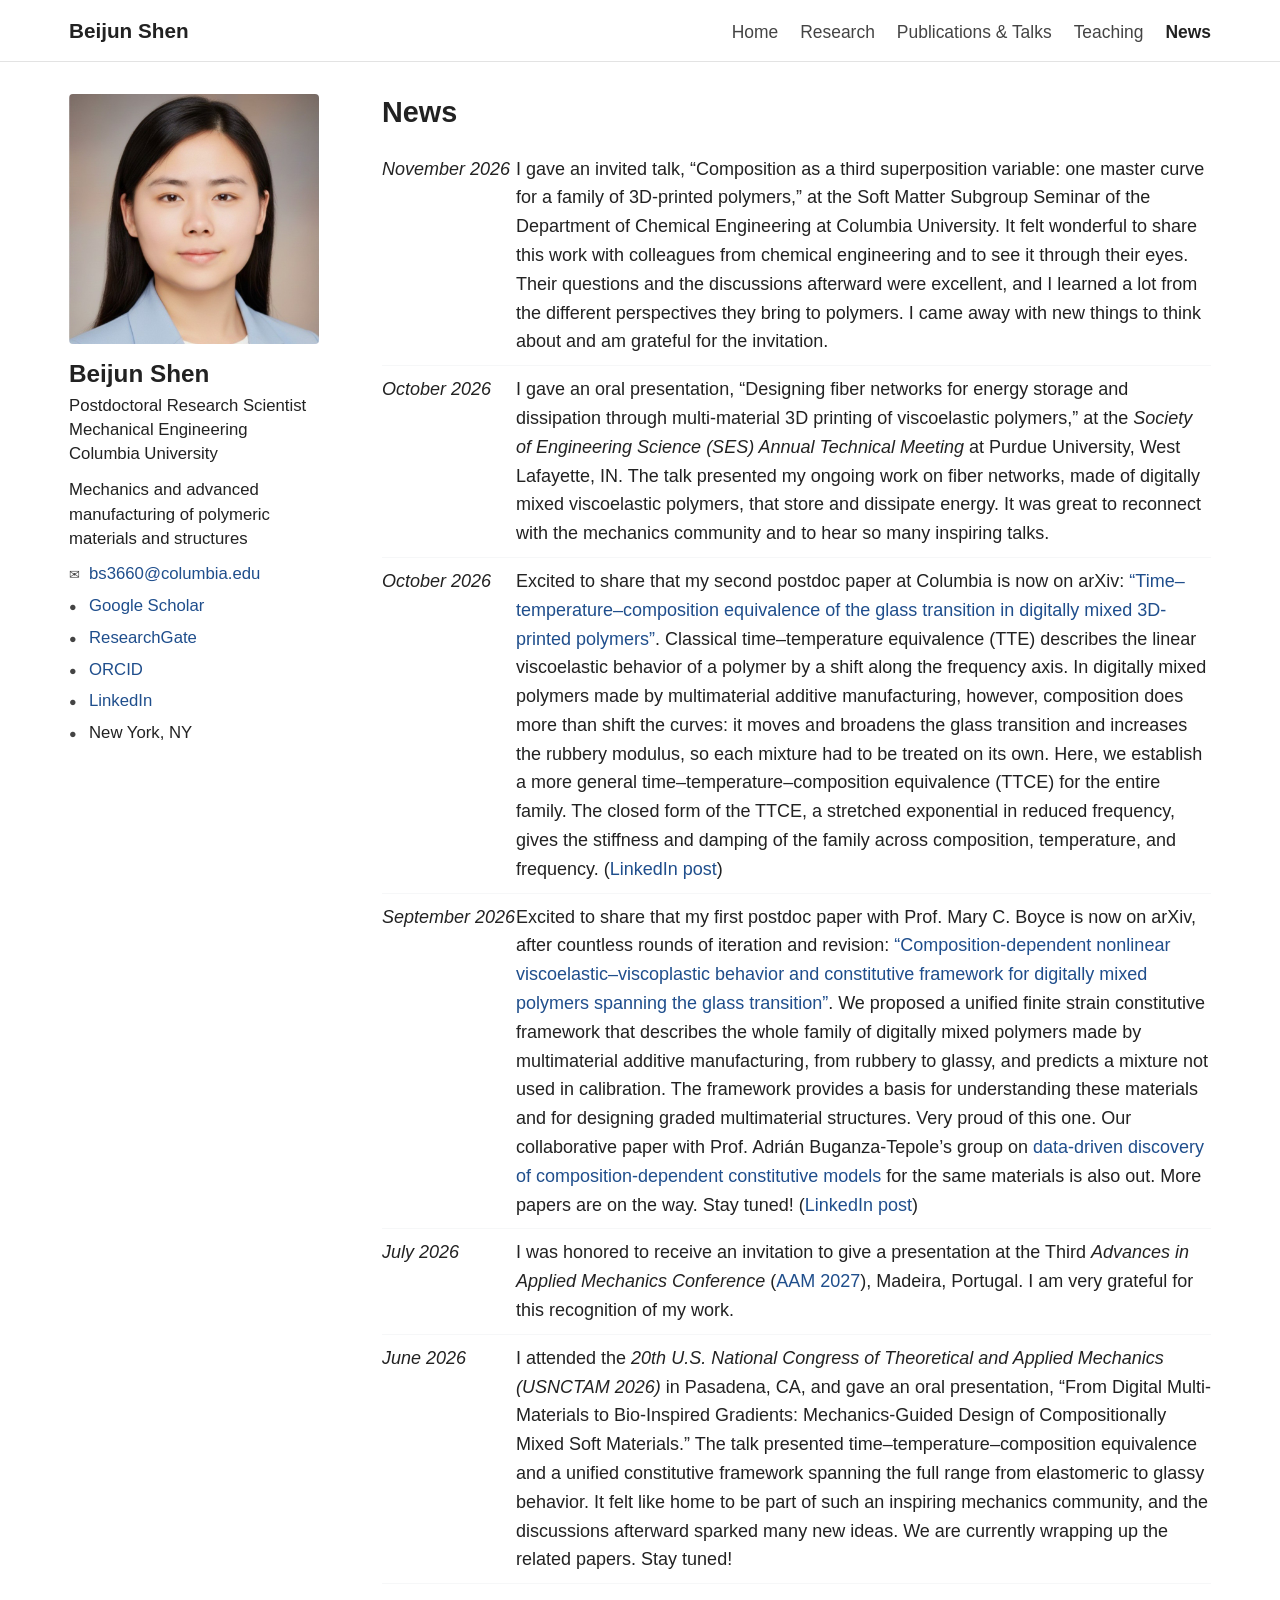
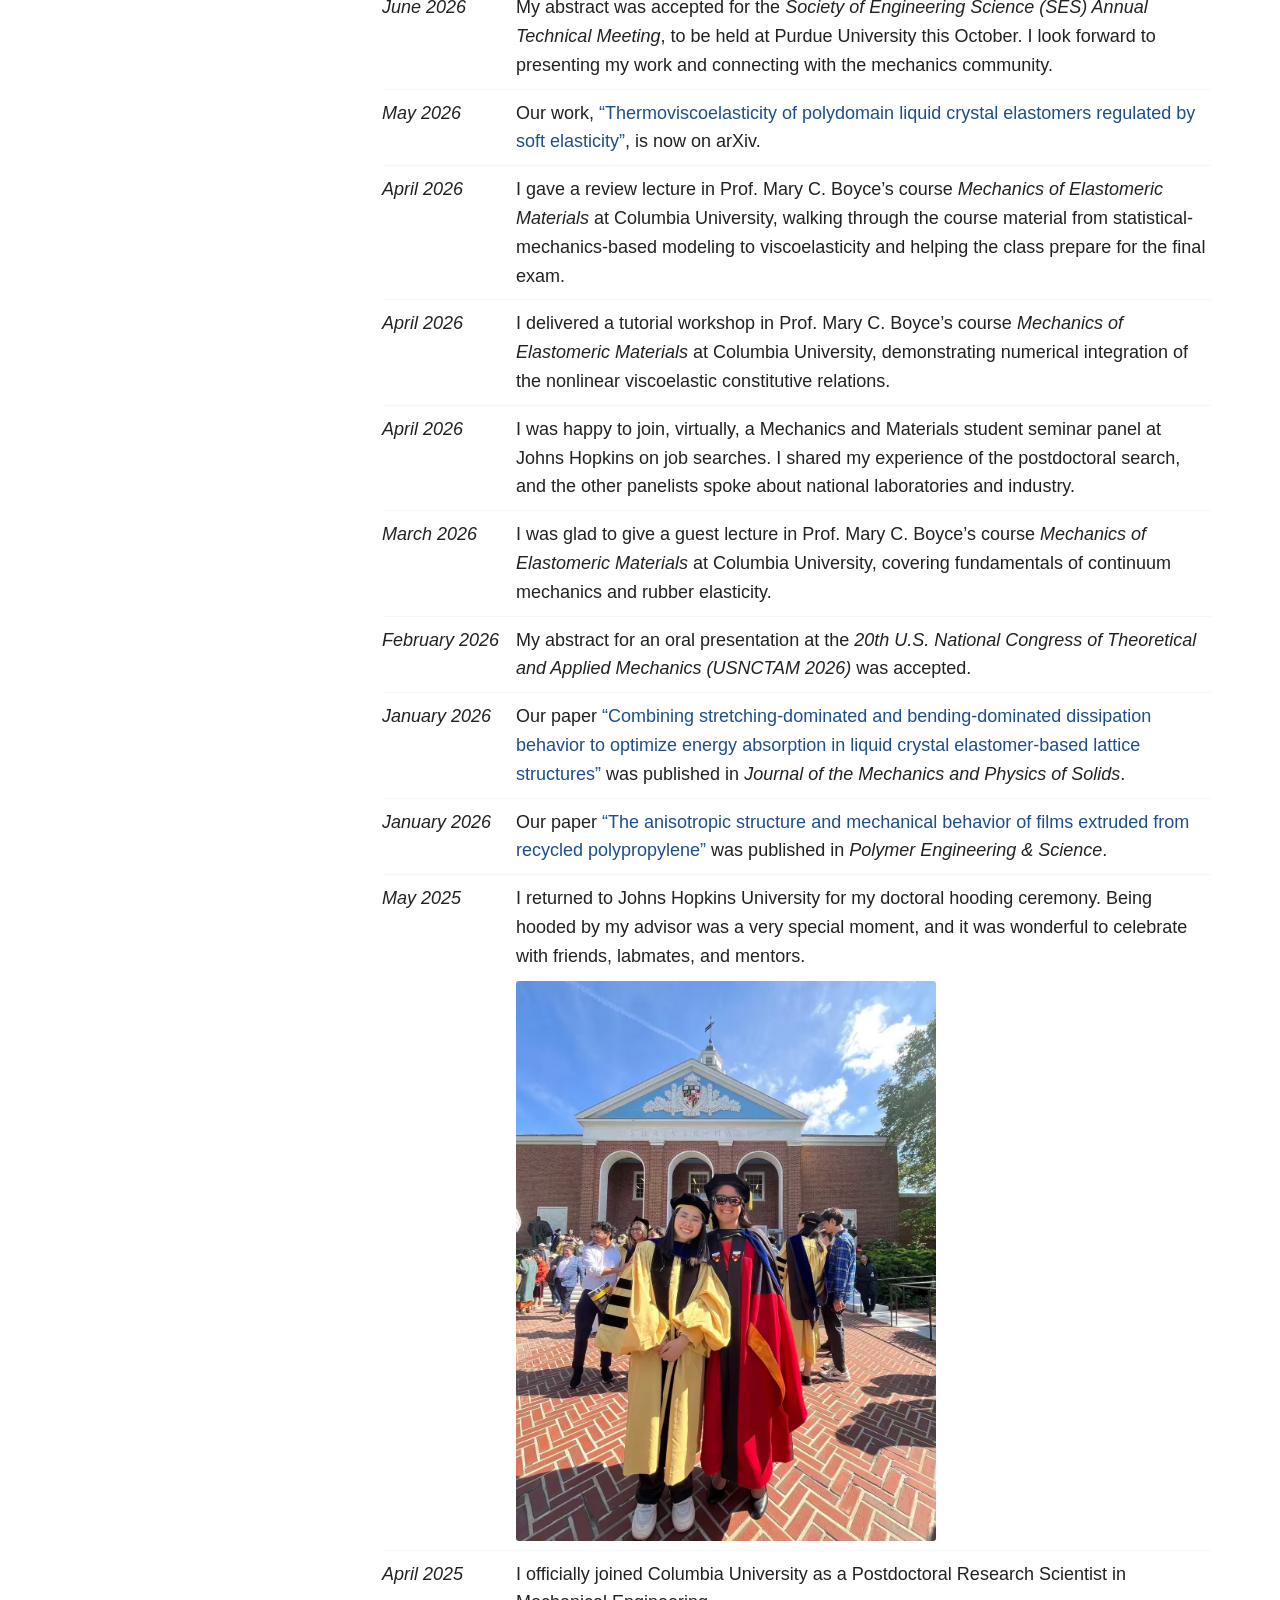
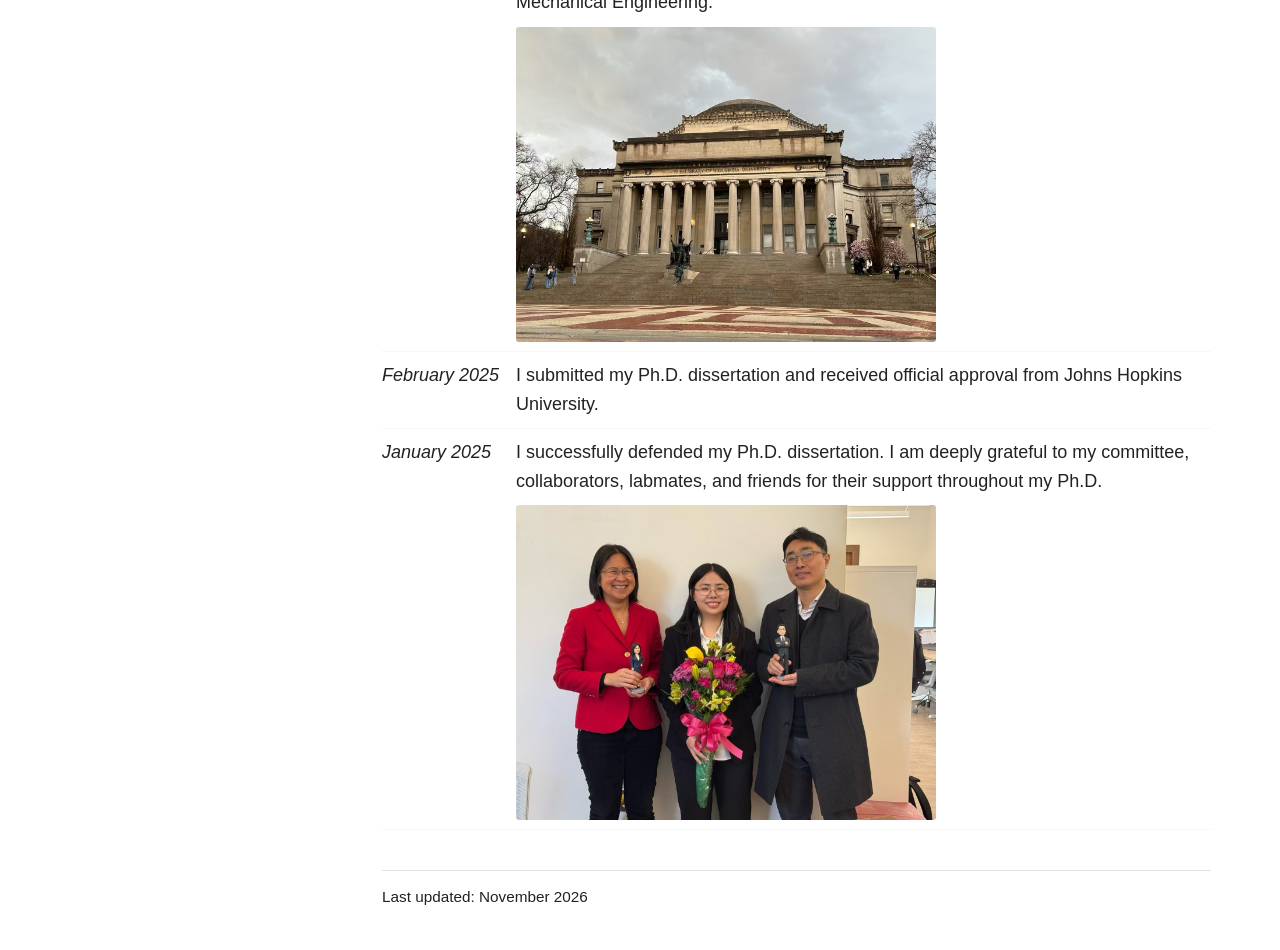
==== news.html @ 091740e1 "ChemE seminar news item: more personal (perspectives from chemical engineering, great questions and " ====
<!DOCTYPE html>
<html lang="en">
<head>
    <meta charset="UTF-8">
    <meta name="viewport" content="width=device-width, initial-scale=1">
    <title>News | Beijun Shen</title>
    <meta name="description" content="Beijun Shen, Postdoctoral Research Scientist in Mechanical Engineering at Columbia University: mechanics of polymeric materials and structures, constitutive modeling, structural design, and advanced manufacturing.">
    <meta name="author" content="Beijun Shen">
    <link rel="icon" href="favicon.svg" type="image/svg+xml">
    <link rel="stylesheet" href="style.css?v=20261029d">
    <meta property="og:type" content="website">
    <meta property="og:title" content="News | Beijun Shen">
    <meta property="og:description" content="Beijun Shen, Postdoctoral Research Scientist in Mechanical Engineering at Columbia University: mechanics of polymeric materials and structures, constitutive modeling, structural design, and advanced manufacturing.">
    <meta property="og:image" content="https://beijunshen.github.io/images/photo.jpeg">
    <meta property="og:url" content="https://beijunshen.github.io/news.html">
    <meta name="twitter:card" content="summary">
    <!-- Google tag (gtag.js) -->
<script async src="https://www.googletagmanager.com/gtag/js?id=G-M3H5852EJ4"></script>
<script>
  window.dataLayer = window.dataLayer || [];
  function gtag(){dataLayer.push(arguments);}
  gtag('js', new Date());
  gtag('config', 'G-M3H5852EJ4');
</script>
</head>
<body>

<header class="topbar">
    <div class="topbar-inner">
        <a class="brand" href="index.html">Beijun Shen</a>
        <nav class="menu">
            <a href="index.html">Home</a>
            <a href="research.html">Research</a>
            <a href="publications.html">Publications &amp; Talks</a>
            <a href="teaching.html">Teaching</a>
            <a href="news.html" class="active">News</a>
        </nav>
    </div>
</header>

<div class="layout">
<aside class="sidebar">
    <img src="images/photo.jpeg" alt="Beijun Shen" class="avatar">
    <div class="who">
        <div class="name">Beijun Shen</div>
        <div class="role">Postdoctoral Research Scientist<br>Mechanical Engineering<br>Columbia University</div>
    </div>
    <p class="tagline">Mechanics and advanced manufacturing of polymeric materials and structures</p>
    <ul class="contact">
        <li><span class="ico" aria-hidden="true">&#9993;</span><a href="mailto:bs3660@columbia.edu">bs3660@columbia.edu</a></li>
        <li><span class="ico" aria-hidden="true">&#9679;</span><a href="https://scholar.google.com/citations?user=DdyhCMUAAAAJ&amp;hl=en" target="_blank" rel="noopener noreferrer">Google Scholar</a></li>
        <li><span class="ico" aria-hidden="true">&#9679;</span><a href="https://www.researchgate.net/profile/Beijun-Shen-2/research" target="_blank" rel="noopener noreferrer">ResearchGate</a></li>
        <li><span class="ico" aria-hidden="true">&#9679;</span><a href="https://orcid.org/0009-0008-6985-1547" target="_blank" rel="noopener noreferrer">ORCID</a></li>
        <li><span class="ico" aria-hidden="true">&#9679;</span><a href="https://www.linkedin.com/in/beijun-shen-136708172/" target="_blank" rel="noopener noreferrer">LinkedIn</a></li>
        <li><span class="ico" aria-hidden="true">&#9679;</span>New York, NY</li>
    </ul>
</aside>

<main class="content">
<section>
<h1>News</h1>
<ul class="news">
    <li><span class="date">November 2026</span><div class="text">I gave an invited talk, “Composition as a third superposition variable: one master curve for a family of 3D-printed polymers,” at the Soft Matter Subgroup Seminar of the Department of Chemical Engineering at Columbia University. It felt wonderful to share this work with colleagues from chemical engineering and to see it through their eyes. Their questions and the discussions afterward were excellent, and I learned a lot from the different perspectives they bring to polymers. I came away with new things to think about and am grateful for the invitation.</div></li>
    <li><span class="date">October 2026</span><div class="text">I gave an oral presentation, “Designing fiber networks for energy storage and dissipation through multi-material 3D printing of viscoelastic polymers,” at the <i>Society of Engineering Science (SES) Annual Technical Meeting</i> at Purdue University, West Lafayette, IN. The talk presented my ongoing work on fiber networks, made of digitally mixed viscoelastic polymers, that store and dissipate energy. It was great to reconnect with the mechanics community and to hear so many inspiring talks.</div></li>
    <li><span class="date">October 2026</span><div class="text">Excited to share that my second postdoc paper at Columbia is now on arXiv: <a href="https://doi.org/10.48550/arXiv.2610.14986" target="_blank" rel="noopener noreferrer"> “Time–temperature–composition equivalence of the glass transition in digitally mixed 3D-printed polymers”</a>. Classical time–temperature equivalence (TTE) describes the linear viscoelastic behavior of a polymer by a shift along the frequency axis. In digitally mixed polymers made by multimaterial additive manufacturing, however, composition does more than shift the curves: it moves and broadens the glass transition and increases the rubbery modulus, so each mixture had to be treated on its own. Here, we establish a more general time–temperature–composition equivalence (TTCE) for the entire family. The closed form of the TTCE, a stretched exponential in reduced frequency, gives the stiffness and damping of the family across composition, temperature, and frequency. (<a href="https://www.linkedin.com/feed/update/urn:li:activity:7515976046169600002/" target="_blank" rel="noopener noreferrer">LinkedIn post</a>)</div></li>
    <li><span class="date">September 2026</span><div class="text">Excited to share that my first postdoc paper with Prof. Mary C. Boyce is now on arXiv, after countless rounds of iteration and revision: <a href="https://doi.org/10.48550/arXiv.2609.04399" target="_blank" rel="noopener noreferrer"> “Composition-dependent nonlinear viscoelastic–viscoplastic behavior and constitutive framework for digitally mixed polymers spanning the glass transition”</a>. We proposed a unified finite strain constitutive framework that describes the whole family of digitally mixed polymers made by multimaterial additive manufacturing, from rubbery to glassy, and predicts a mixture not used in calibration. The framework provides a basis for understanding these materials and for designing graded multimaterial structures. Very proud of this one. Our collaborative paper with Prof. Adrián Buganza-Tepole’s group on <a href="https://doi.org/10.48550/arXiv.2609.04541" target="_blank" rel="noopener noreferrer">data-driven discovery of composition-dependent constitutive models</a> for the same materials is also out. More papers are on the way. Stay tuned! (<a href="https://www.linkedin.com/feed/update/urn:li:activity:7503520522584899585/" target="_blank" rel="noopener noreferrer">LinkedIn post</a>)</div></li>
    <li><span class="date">July 2026</span><div class="text">I was honored to receive an invitation to give a presentation at the Third <i>Advances in Applied Mechanics Conference</i> (<a href="https://www.aam-conf.com/" target="_blank" rel="noopener noreferrer">AAM 2027</a>), Madeira, Portugal. I am very grateful for this recognition of my work.</div></li>
    <li><span class="date">June 2026</span><div class="text">I attended the <i>20th U.S. National Congress of Theoretical and Applied Mechanics (USNCTAM 2026)</i> in Pasadena, CA, and gave an oral presentation, “From Digital Multi-Materials to Bio-Inspired Gradients: Mechanics-Guided Design of Compositionally Mixed Soft Materials.” The talk presented time–temperature–composition equivalence and a unified constitutive framework spanning the full range from elastomeric to glassy behavior. It felt like home to be part of such an inspiring mechanics community, and the discussions afterward sparked many new ideas. We are currently wrapping up the related papers. Stay tuned!</div></li>
    <li><span class="date">June 2026</span><div class="text">My abstract was accepted for the <i>Society of Engineering Science (SES) Annual Technical Meeting</i>, to be held at Purdue University this October. I look forward to presenting my work and connecting with the mechanics community.</div></li>
    <li><span class="date">May 2026</span><div class="text">Our work, <a href="https://arxiv.org/abs/2605.11455" target="_blank" rel="noopener noreferrer"> “Thermoviscoelasticity of polydomain liquid crystal elastomers regulated by soft elasticity”</a>, is now on arXiv.</div></li>
    <li><span class="date">April 2026</span><div class="text">I gave a review lecture in Prof. Mary C. Boyce’s course <i>Mechanics of Elastomeric Materials</i> at Columbia University, walking through the course material from statistical-mechanics-based modeling to viscoelasticity and helping the class prepare for the final exam.</div></li>
    <li><span class="date">April 2026</span><div class="text">I delivered a tutorial workshop in Prof. Mary C. Boyce’s course <i>Mechanics of Elastomeric Materials</i> at Columbia University, demonstrating numerical integration of the nonlinear viscoelastic constitutive relations.</div></li>
    <li><span class="date">April 2026</span><div class="text">I was happy to join, virtually, a Mechanics and Materials student seminar panel at Johns Hopkins on job searches. I shared my experience of the postdoctoral search, and the other panelists spoke about national laboratories and industry.</div></li>
    <li><span class="date">March 2026</span><div class="text">I was glad to give a guest lecture in Prof. Mary C. Boyce’s course <i>Mechanics of Elastomeric Materials</i> at Columbia University, covering fundamentals of continuum mechanics and rubber elasticity.</div></li>
    <li><span class="date">February 2026</span><div class="text">My abstract for an oral presentation at the <i>20th U.S. National Congress of Theoretical and Applied Mechanics (USNCTAM 2026)</i> was accepted.</div></li>
    <li><span class="date">January 2026</span><div class="text">Our paper <a href="https://doi.org/10.1016/j.jmps.2025.106497" target="_blank" rel="noopener noreferrer"> “Combining stretching-dominated and bending-dominated dissipation behavior to optimize energy absorption in liquid crystal elastomer-based lattice structures” </a> was published in <i>Journal of the Mechanics and Physics of Solids</i>.</div></li>
    <li><span class="date">January 2026</span><div class="text">Our paper <a href="https://doi.org/10.1002/pen.70353" target="_blank" rel="noopener noreferrer"> “The anisotropic structure and mechanical behavior of films extruded from recycled polypropylene” </a> was published in <i>Polymer Engineering &amp; Science</i>.</div></li>
    <li><span class="date">May 2025</span><div class="text">I returned to Johns Hopkins University for my doctoral hooding ceremony. Being hooded by my advisor was a very special moment, and it was wonderful to celebrate with friends, labmates, and mentors.
        <img src="images/hooding.JPG" alt="Doctoral hooding ceremony" class="news-photo"></div></li>
    <li><span class="date">April 2025</span><div class="text">I officially joined Columbia University as a Postdoctoral Research Scientist in Mechanical Engineering.
        <img src="images/Columbia.JPG" alt="At Columbia University" class="news-photo"></div></li>
    <li><span class="date">February 2025</span><div class="text">I submitted my Ph.D. dissertation and received official approval from Johns Hopkins University.</div></li>
    <li><span class="date">January 2025</span><div class="text">I successfully defended my Ph.D. dissertation. I am deeply grateful to my committee, collaborators, labmates, and friends for their support throughout my Ph.D.
        <img src="images/defense.JPG" alt="PhD defense celebration" class="news-photo"></div></li>
</ul>
</section>

<footer class="footer">Last updated: November 2026</footer>
</main>
</div>

<div class="lightbox" id="lightbox" hidden><img alt=""><span class="lb-close" aria-hidden="true">&times;</span></div>
<script>
(function () {
  var lb = document.getElementById('lightbox'), img = lb.querySelector('img');
  document.querySelectorAll('.content figure img').forEach(function (el) {
    el.classList.add('zoomable');
    el.addEventListener('click', function () { img.src = el.src; img.alt = el.alt; lb.hidden = false; });
  });
  lb.addEventListener('click', function () { lb.hidden = true; });
  document.addEventListener('keydown', function (e) { if (e.key === 'Escape') lb.hidden = true; });
})();
</script>

</body>
</html>
---- style.css ----
/* Beijun Shen — academic site. Plain, classic layout: top bar, left profile sidebar, single content column. */

:root {
    --text: #222;
    --muted: #222;
    --link: #1f4e8c;
    --rule: #e3e3e3;
    --bg: #fff;
    --soft: #f6f7f8;
    --font: -apple-system, BlinkMacSystemFont, "Segoe UI", Helvetica, Arial, sans-serif;
}

* { box-sizing: border-box; }

html { -webkit-text-size-adjust: 100%; font-size: 18px; }

body {
    margin: 0;
    background: var(--bg);
    color: var(--text);
    font-family: var(--font);
    font-size: 1rem;
    line-height: 1.6;
}

a { color: var(--link); text-decoration: none; }
a:hover { text-decoration: underline; }

/* ---------- top bar ---------- */
.topbar {
    border-bottom: 1px solid var(--rule);
    background: var(--bg);
}
.topbar-inner {
    max-width: 1190px;
    margin: 0 auto;
    padding: 14px 24px;
    display: flex;
    align-items: baseline;
    justify-content: space-between;
    gap: 16px;
    flex-wrap: wrap;
}
.brand {
    font-size: 1.15rem;
    font-weight: 600;
    color: var(--text);
}
.brand:hover { text-decoration: none; }
.menu { display: flex; gap: 22px; flex-wrap: wrap; }
.menu a { color: #444; font-size: 0.97rem; }
.menu a:hover { color: var(--text); text-decoration: none; }
.menu a.active { color: var(--text); font-weight: 600; }

/* ---------- layout ---------- */
.layout {
    max-width: 1190px;
    margin: 0 auto;
    padding: 32px 24px 40px;
    display: grid;
    grid-template-columns: 265px minmax(0, 1fr);
    gap: 48px;
}

.sidebar {
    position: sticky;
    top: 24px;
    align-self: start;
    font-size: 0.93rem;
}
.avatar {
    width: 100%;
    max-width: 250px;
    border-radius: 4px;
    display: block;
}
.who { margin-top: 14px; }
.who .name { font-size: 1.35rem; font-weight: 600; line-height: 1.3; }
.who .role { color: var(--muted); margin-top: 4px; line-height: 1.45; }
.tagline { margin: 12px 0 10px; line-height: 1.45; }
.contact { list-style: none; padding: 0; margin: 0; }
.contact li { margin: 5px 0; display: flex; gap: 8px; align-items: baseline; color: var(--muted); word-break: break-word; }
.contact .ico { font-size: 0.7rem; width: 12px; color: #444; flex: none; }

/* ---------- content ---------- */
.content { min-width: 0; }
.content section { margin-bottom: 34px; }

h1, h2 { font-weight: 600; line-height: 1.3; }
h1 {
    font-size: 1.6rem;
    margin: 0 0 14px;
}
h2 {
    font-size: 1.25rem;
    margin: 0 0 14px;
    padding-bottom: 6px;
    border-bottom: 1px solid var(--rule);
}
p { margin: 0 0 12px; }
ul { padding-left: 1.2em; margin: 0 0 12px; }
li { margin: 4px 0; }
.more { margin-top: 6px; }

.areas { list-style: none; padding-left: 0; }
.areas li { padding-left: 14px; border-left: 3px solid var(--rule); margin: 8px 0; }

/* research highlight cards */
.cards {
    display: grid;
    grid-template-columns: repeat(3, minmax(0, 1fr));
    gap: 24px 22px;
}
.card { margin: 0; }
.card img {
    width: 100%;
    aspect-ratio: 4 / 3;
    object-fit: contain;
    background: #fff;
    border: 1px solid var(--rule);
    border-radius: 3px;
    display: block;
}
.card figcaption { font-size: 0.92rem; margin-top: 8px; line-height: 1.5; }

/* research page figures */
.thrust p.next { color: var(--muted); }
.thrust p.next strong { color: var(--text); }
.figrow {
    display: grid;
    grid-template-columns: repeat(2, minmax(0, 1fr));
    gap: 22px;
    margin: 16px 0 14px;
    align-items: start;
}
figure { margin: 0; }
.figrow img, figure.wide img {
    width: 100%;
    display: block;
    border: 1px solid var(--rule);
    border-radius: 3px;
}
figure.wide { margin: 16px 0 14px; }
figcaption { font-size: 0.92rem; color: var(--muted); margin-top: 6px; line-height: 1.5; }

/* relevant publications under each research pillar */
.rel-label { font-weight: 600; margin: 16px 0 4px; }
.rel { font-size: 1rem; }
.rel li { margin: 5px 0; }

/* news */
.news { list-style: none; padding: 0; margin: 0; }
.news li {
    display: grid;
    grid-template-columns: 120px minmax(0, 1fr);
    gap: 14px;
    padding: 9px 0;
    border-bottom: 1px solid var(--soft);
    margin: 0;
}
.news .date { color: var(--muted); font-style: italic; white-space: nowrap; }
.news-photo {
    display: block;
    width: 100%;
    max-width: 420px;
    margin-top: 10px;
    border-radius: 3px;
}

/* publications */
.legend { color: var(--muted); font-size: 1rem; }
.pubs { padding-left: 1.6em; }
.pubs li { margin: 0 0 12px; padding-left: 4px; }
.note { color: var(--muted); }

/* teaching / mentoring entries */
.entries { list-style: none; padding: 0; }
.entries > li { margin: 0 0 16px; }
.entry-head { display: flex; justify-content: space-between; gap: 16px; flex-wrap: wrap; }
.entry-head + ul { margin-top: 4px; }
.when { color: var(--muted); white-space: nowrap; }

.footer {
    margin-top: 40px;
    padding-top: 14px;
    border-top: 1px solid var(--rule);
    color: var(--muted);
    font-size: 0.85rem;
}

/* ---------- narrow screens ---------- */
@media (max-width: 1000px) {
    .cards { grid-template-columns: repeat(2, minmax(0, 1fr)); }
}

@media (max-width: 820px) {
    .layout { grid-template-columns: 1fr; gap: 26px; padding: 22px 16px 32px; }
    .topbar-inner { padding: 12px 16px; }
    .menu { gap: 14px; }
    .menu a { font-size: 0.92rem; }
    .sidebar {
        position: static;
        display: grid;
        grid-template-columns: 110px minmax(0, 1fr);
        gap: 4px 16px;
        align-items: start;
    }
    .avatar { grid-row: span 3; max-width: 110px; }
    .who { margin-top: 0; }
    .tagline { margin: 4px 0; }
    .contact { grid-column: 1 / -1; display: flex; flex-wrap: wrap; gap: 4px 16px; margin-top: 8px; }
    .contact li { margin: 0; }
    .cards, .figrow { grid-template-columns: 1fr; }
    .cards { max-width: 460px; }
    .news li { grid-template-columns: 1fr; gap: 2px; }
}

/* concept figure */
.concept-fig { margin: 18px 0 8px; }
.concept-fig svg, .overview-fig svg { width: 100%; height: auto; display: block; }
.overview-fig { margin: 18px 0 6px; }

/* click-to-enlarge figures */
img.zoomable { cursor: zoom-in; }
.lightbox {
    position: fixed; inset: 0; z-index: 50;
    background: rgba(20, 22, 26, 0.88);
    display: flex; align-items: center; justify-content: center;
    padding: 24px; cursor: zoom-out;
}
.lightbox[hidden] { display: none; }
.lightbox img { max-width: 100%; max-height: 100%; background: #fff; border-radius: 3px; }
.lightbox .lb-svg { width: min(94vw, 94vh); height: auto; max-height: 100%; background: #fff; border-radius: 50%; }
svg.zoomable { cursor: zoom-in; }
.lb-close { position: absolute; top: 10px; right: 20px; color: #fff; font-size: 34px; line-height: 1; }

/* corresponding-author and equal-contribution marks */
.content sup { font-weight: 900; color: inherit; font-size: 1em; line-height: 0; vertical-align: 0.45em; margin-left: 1px; }
.content figcaption sup { font-weight: normal; font-size: 0.75em; vertical-align: super; line-height: 0; margin-left: 0; }

/* full-width research overview figure at the top of the home page */
.hero { max-width: 1190px; margin: 28px auto 0; padding: 0 24px; }
.hero .concept-fig { margin: 0; }
@media (max-width: 820px) { .hero { padding: 0 16px; margin-top: 18px; } }

/* keep the home-page overview figure compact */
.content .concept-fig { max-width: min(100%, 95vh); margin: 16px auto 8px; }

/* home page: full-width overview figure after About, then highlights and news */
.band { max-width: 1190px; margin: 0 auto; padding: 0 24px; }
.band .concept-fig { max-width: min(1000px, 95vh); margin: 4px auto 6px; }
.band .more { max-width: 1000px; margin: 0 auto 10px; }
.after { max-width: 1190px; margin: 0 auto; padding: 8px 24px 40px; }
.after section { margin-bottom: 34px; }
@media (max-width: 820px) { .band, .after { padding-left: 16px; padding-right: 16px; } }
@media (max-width: 820px) {
    .band .concept-fig { overflow-x: auto; -webkit-overflow-scrolling: touch; }
    .band .concept-fig svg { min-width: 680px; }
}

ul.about { padding-left: 1.2em; }
ul.about li { margin: 6px 0; }
ul.cv { list-style: none; padding-left: 0; margin-bottom: 16px; }
ul.cv > li { margin: 0 0 10px; }
ul.cv ul { list-style: disc; padding-left: 1.3em; margin: 3px 0 0; }
ul.cv ul li { margin: 2px 0; }
.thrust p.lead { font-size: 1.06rem; font-weight: 600; margin-bottom: 10px; }
.thrust p.apps { margin-top: -2px; }

/* justified body paragraphs; hyphenation keeps word spacing even */
.content p { text-align: justify; -webkit-hyphens: auto; hyphens: auto; }
@media (max-width: 600px) { .content p { text-align: left; } }

/* concept figure: zoom hint, and a full-size, scrollable enlarged view on phones */
.concept-fig .zoom-hint { text-align: center; font-size: 0.82rem; color: #6b6b6b; margin-top: 4px; }
@media (max-width: 820px) {
    .lightbox { overflow: auto; align-items: flex-start; justify-content: flex-start; padding: 12px; }
    .lightbox .lb-svg { width: 1000px; max-width: none; max-height: none; flex: none; border-radius: 0; }
    .lb-close { position: fixed; }
}
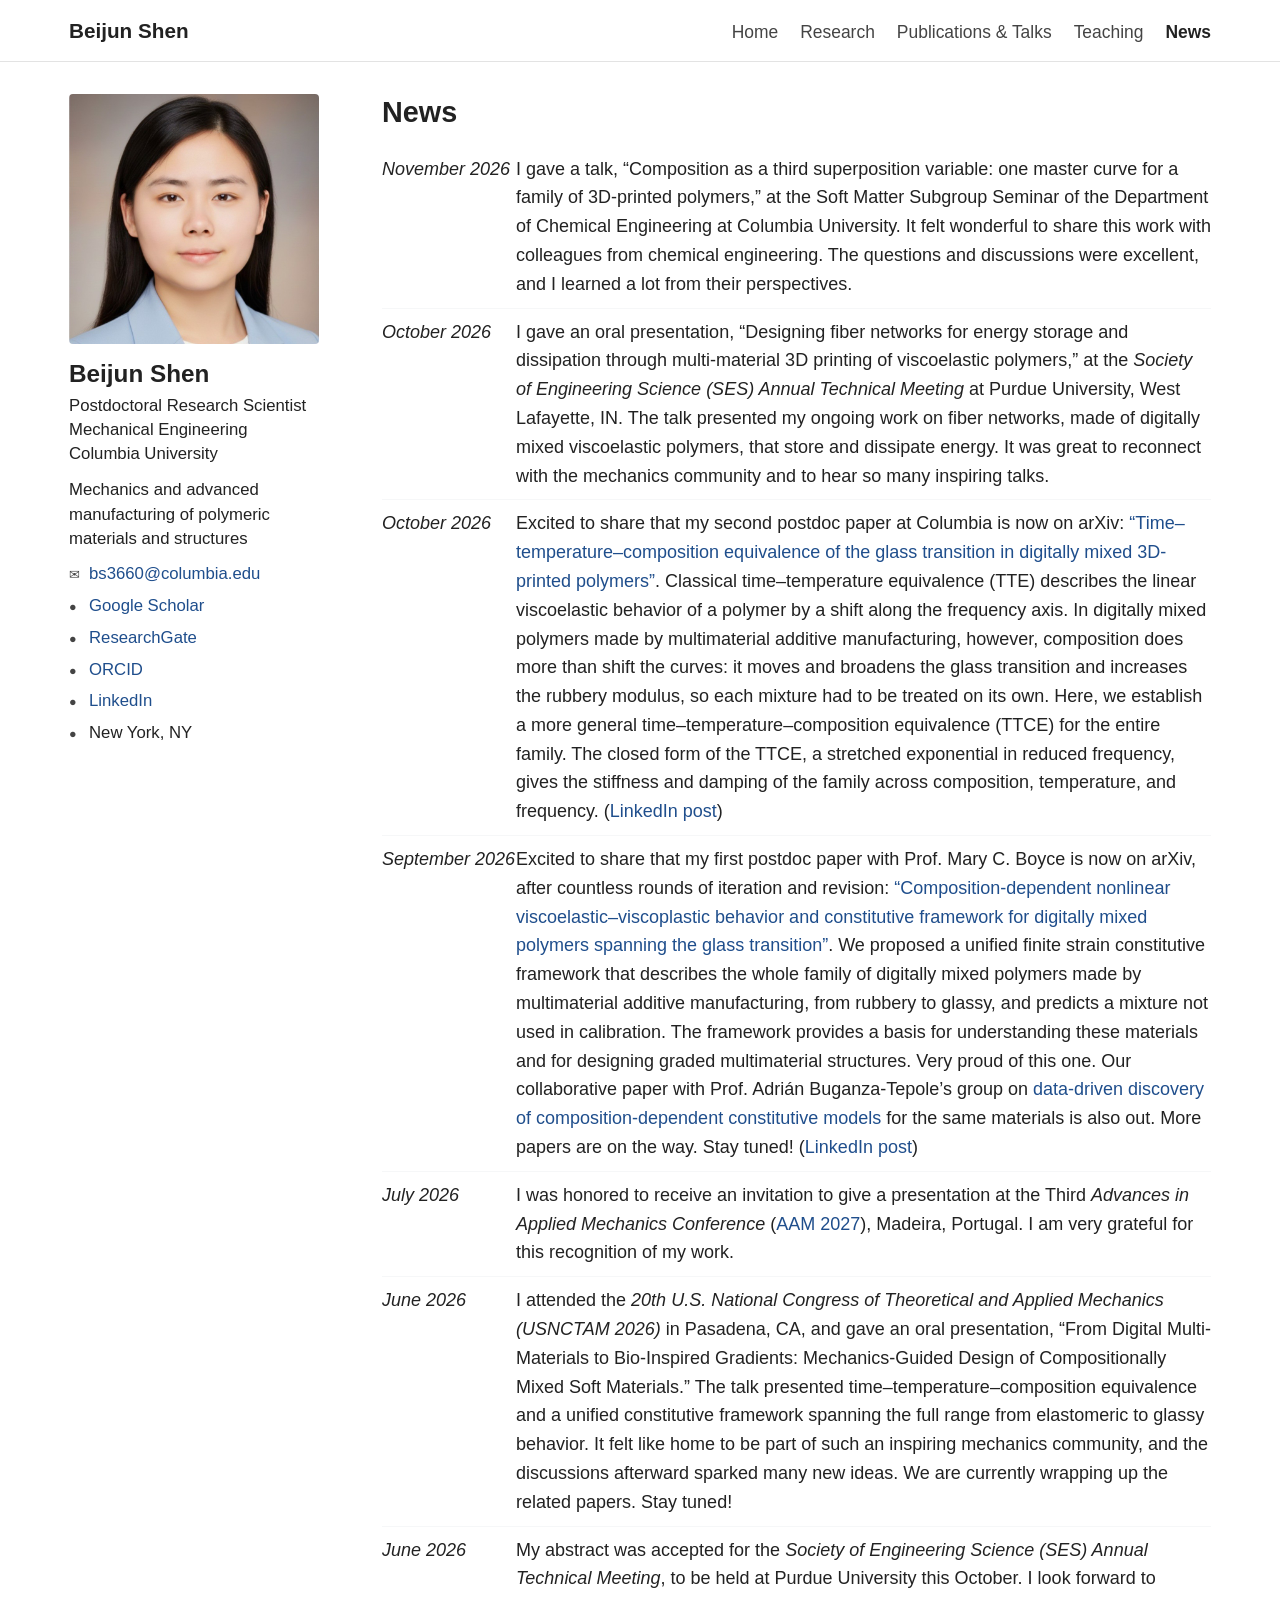
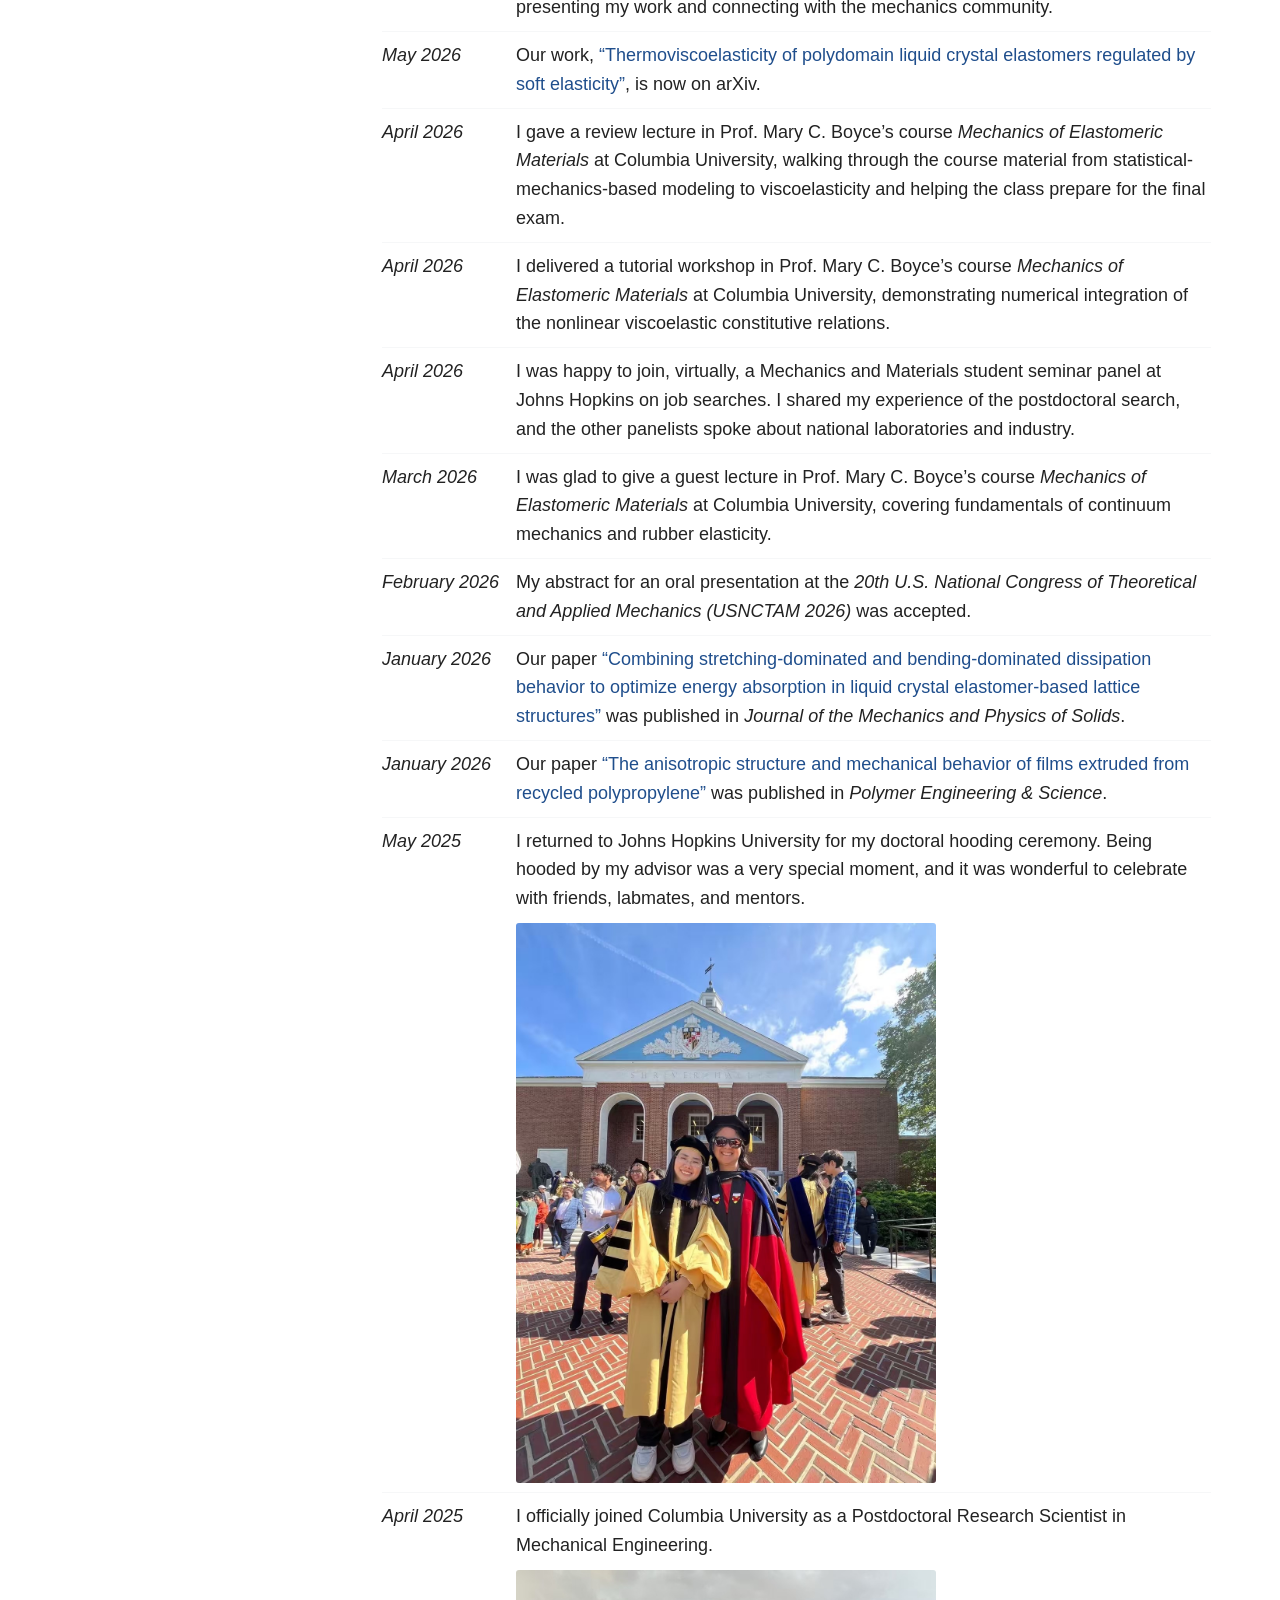
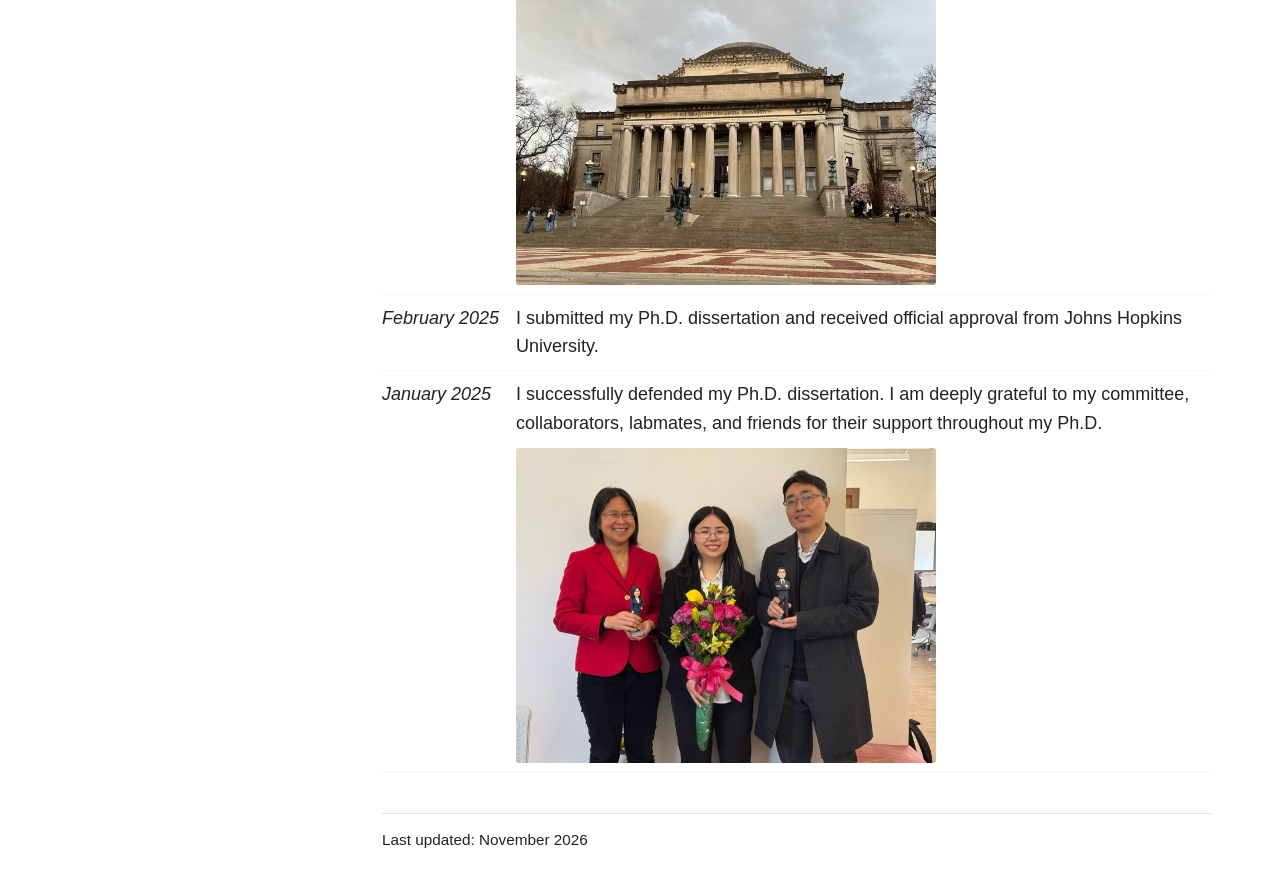
==== commit 338e47f3: "ChemE seminar news item: shorter, 'a talk', no closing sentence Co-Authored-By: Claude Opus 5.5 <nor" ====
--- a/news.html
+++ b/news.html
@@ -60,7 +60,7 @@
 <section>
 <h1>News</h1>
 <ul class="news">
-    <li><span class="date">November 2026</span><div class="text">I gave an invited talk, “Composition as a third superposition variable: one master curve for a family of 3D-printed polymers,” at the Soft Matter Subgroup Seminar of the Department of Chemical Engineering at Columbia University. It felt wonderful to share this work with colleagues from chemical engineering and to see it through their eyes. Their questions and the discussions afterward were excellent, and I learned a lot from the different perspectives they bring to polymers. I came away with new things to think about and am grateful for the invitation.</div></li>
+    <li><span class="date">November 2026</span><div class="text">I gave a talk, “Composition as a third superposition variable: one master curve for a family of 3D-printed polymers,” at the Soft Matter Subgroup Seminar of the Department of Chemical Engineering at Columbia University. It felt wonderful to share this work with colleagues from chemical engineering. The questions and discussions were excellent, and I learned a lot from their perspectives.</div></li>
     <li><span class="date">October 2026</span><div class="text">I gave an oral presentation, “Designing fiber networks for energy storage and dissipation through multi-material 3D printing of viscoelastic polymers,” at the <i>Society of Engineering Science (SES) Annual Technical Meeting</i> at Purdue University, West Lafayette, IN. The talk presented my ongoing work on fiber networks, made of digitally mixed viscoelastic polymers, that store and dissipate energy. It was great to reconnect with the mechanics community and to hear so many inspiring talks.</div></li>
     <li><span class="date">October 2026</span><div class="text">Excited to share that my second postdoc paper at Columbia is now on arXiv: <a href="https://doi.org/10.48550/arXiv.2610.14986" target="_blank" rel="noopener noreferrer"> “Time–temperature–composition equivalence of the glass transition in digitally mixed 3D-printed polymers”</a>. Classical time–temperature equivalence (TTE) describes the linear viscoelastic behavior of a polymer by a shift along the frequency axis. In digitally mixed polymers made by multimaterial additive manufacturing, however, composition does more than shift the curves: it moves and broadens the glass transition and increases the rubbery modulus, so each mixture had to be treated on its own. Here, we establish a more general time–temperature–composition equivalence (TTCE) for the entire family. The closed form of the TTCE, a stretched exponential in reduced frequency, gives the stiffness and damping of the family across composition, temperature, and frequency. (<a href="https://www.linkedin.com/feed/update/urn:li:activity:7515976046169600002/" target="_blank" rel="noopener noreferrer">LinkedIn post</a>)</div></li>
     <li><span class="date">September 2026</span><div class="text">Excited to share that my first postdoc paper with Prof. Mary C. Boyce is now on arXiv, after countless rounds of iteration and revision: <a href="https://doi.org/10.48550/arXiv.2609.04399" target="_blank" rel="noopener noreferrer"> “Composition-dependent nonlinear viscoelastic–viscoplastic behavior and constitutive framework for digitally mixed polymers spanning the glass transition”</a>. We proposed a unified finite strain constitutive framework that describes the whole family of digitally mixed polymers made by multimaterial additive manufacturing, from rubbery to glassy, and predicts a mixture not used in calibration. The framework provides a basis for understanding these materials and for designing graded multimaterial structures. Very proud of this one. Our collaborative paper with Prof. Adrián Buganza-Tepole’s group on <a href="https://doi.org/10.48550/arXiv.2609.04541" target="_blank" rel="noopener noreferrer">data-driven discovery of composition-dependent constitutive models</a> for the same materials is also out. More papers are on the way. Stay tuned! (<a href="https://www.linkedin.com/feed/update/urn:li:activity:7503520522584899585/" target="_blank" rel="noopener noreferrer">LinkedIn post</a>)</div></li>
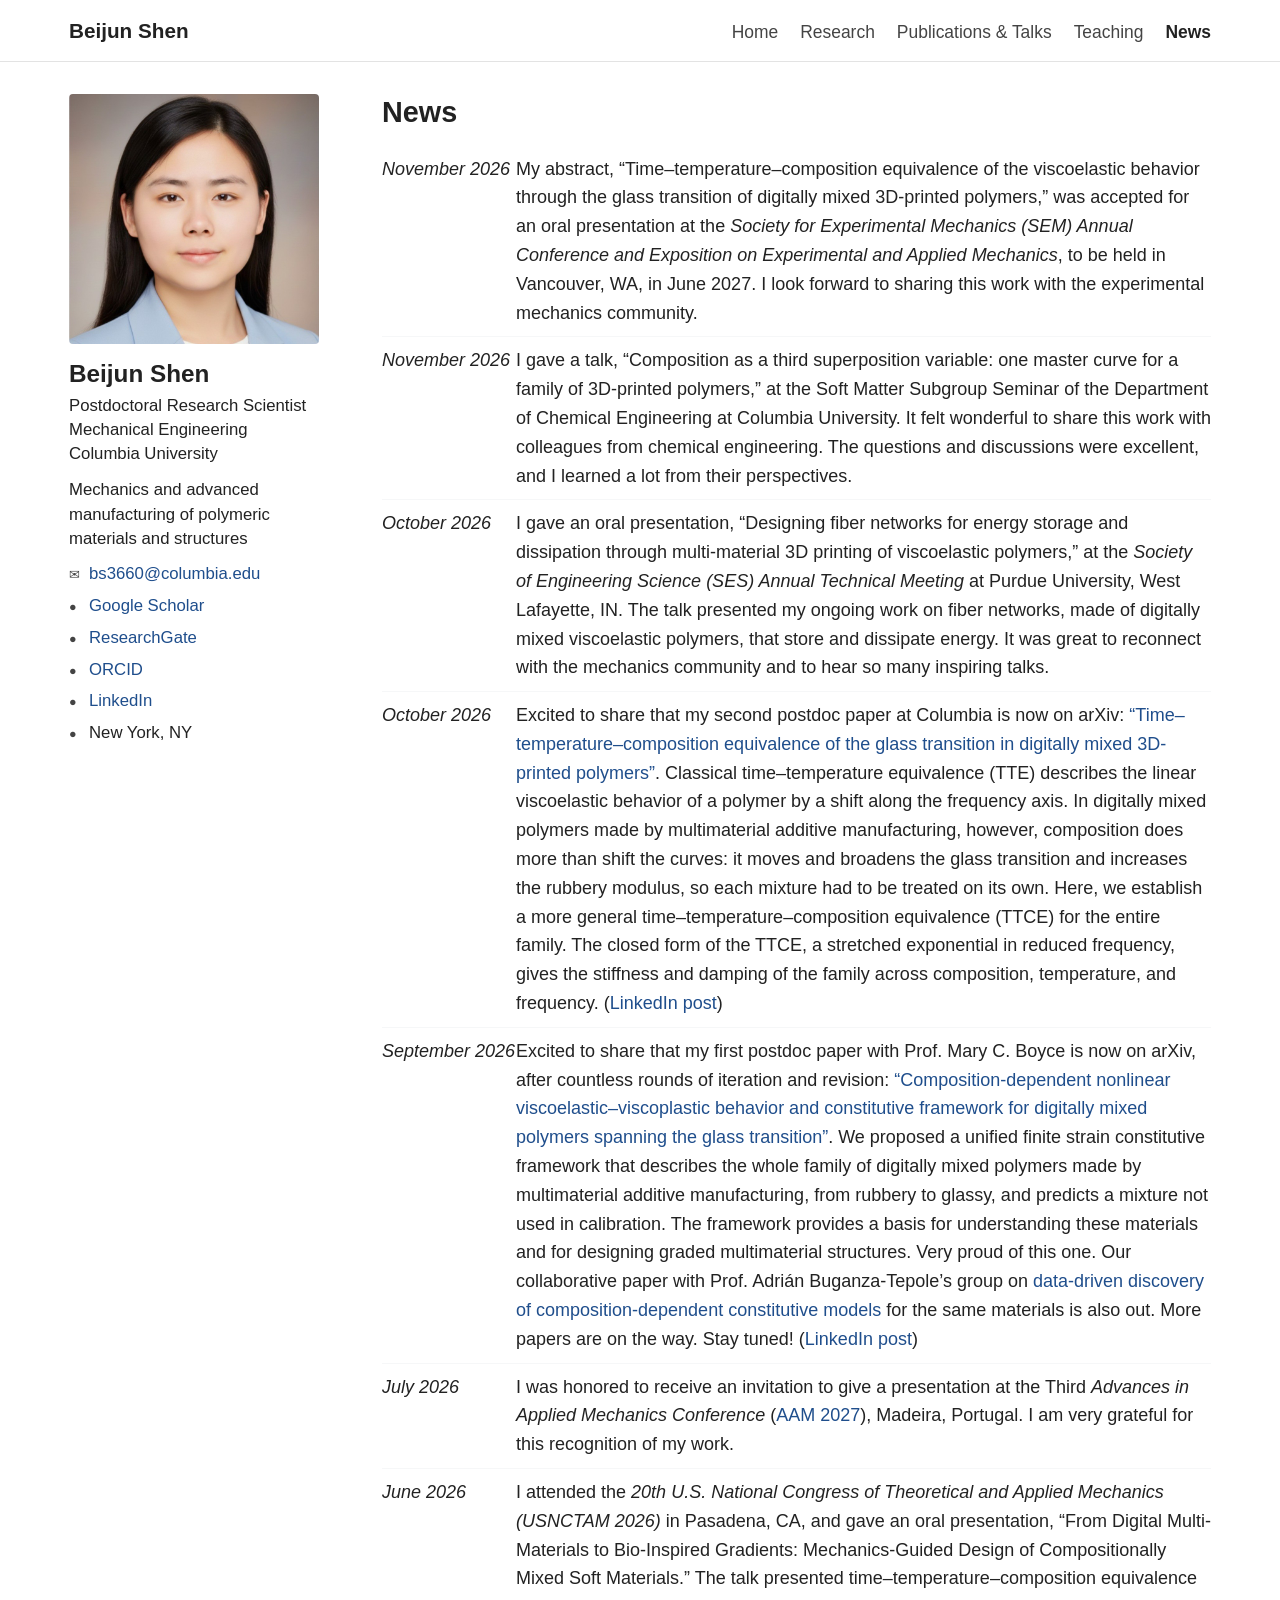
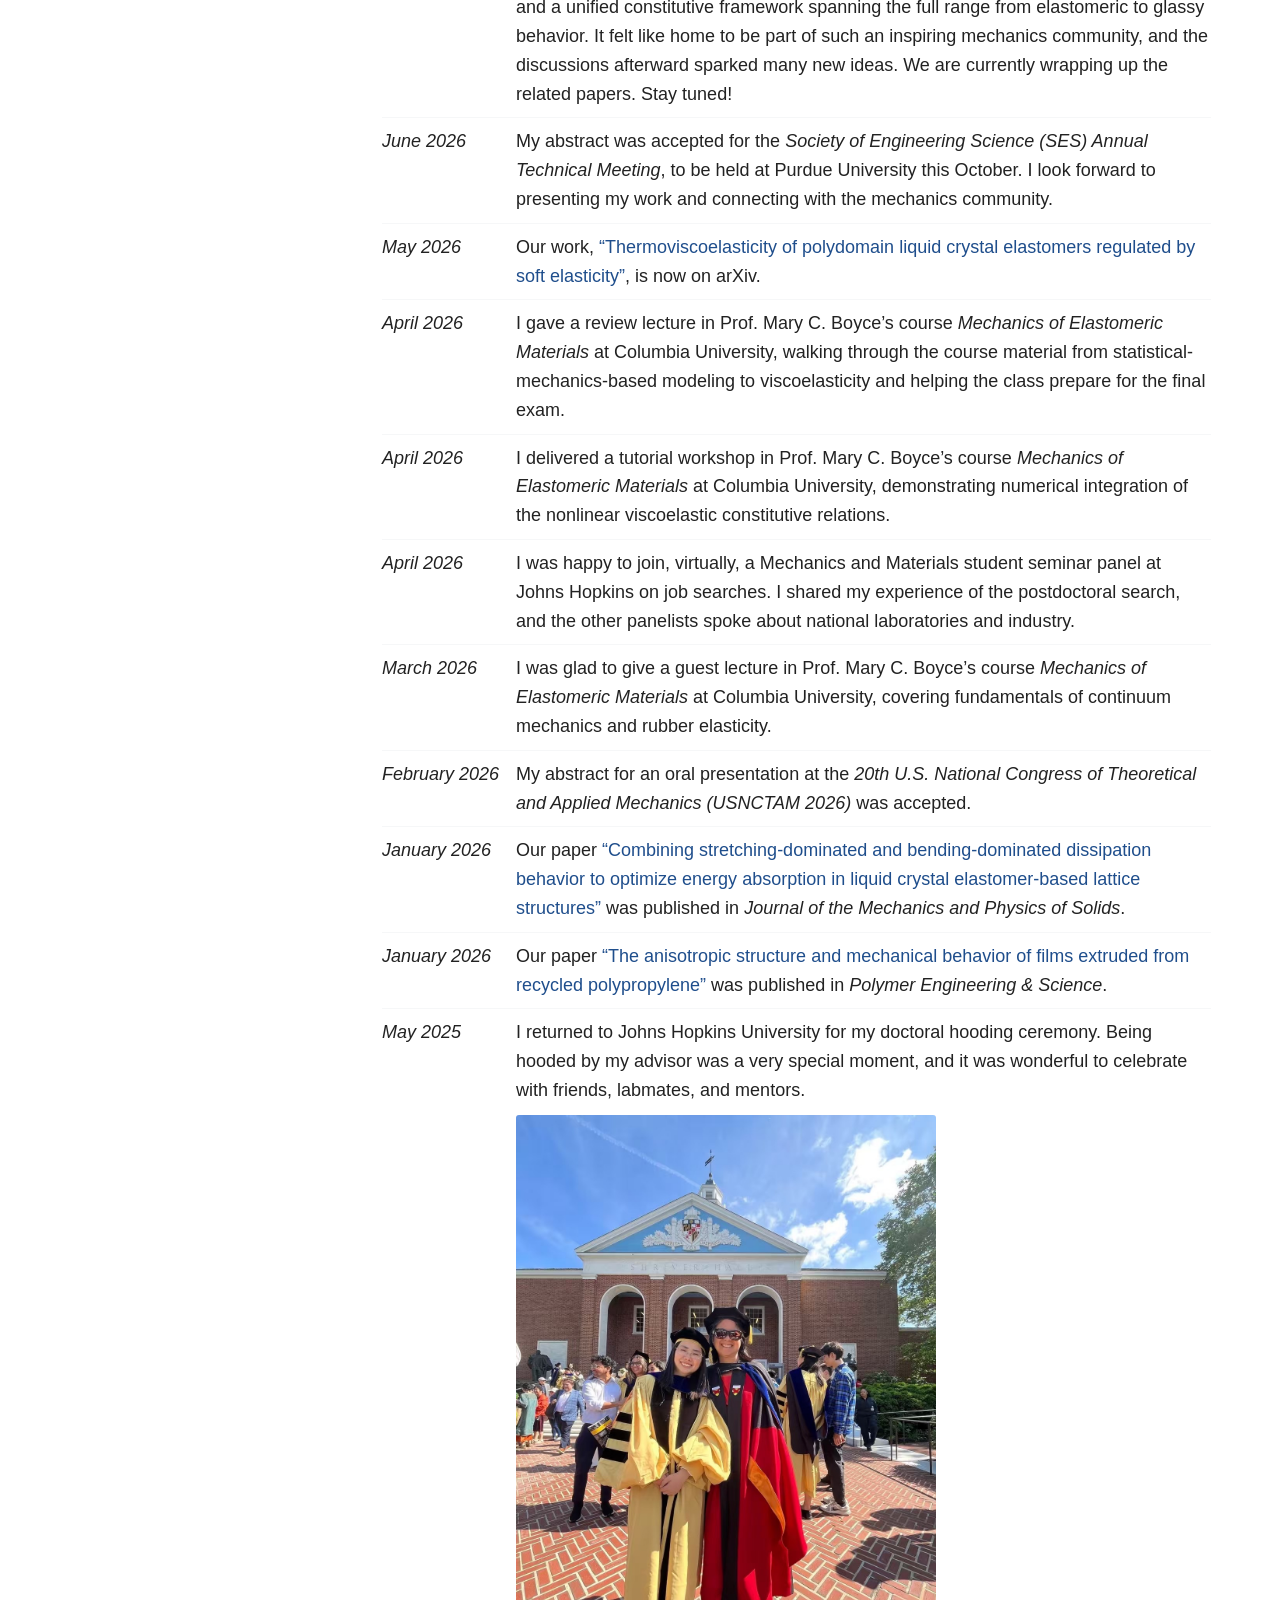
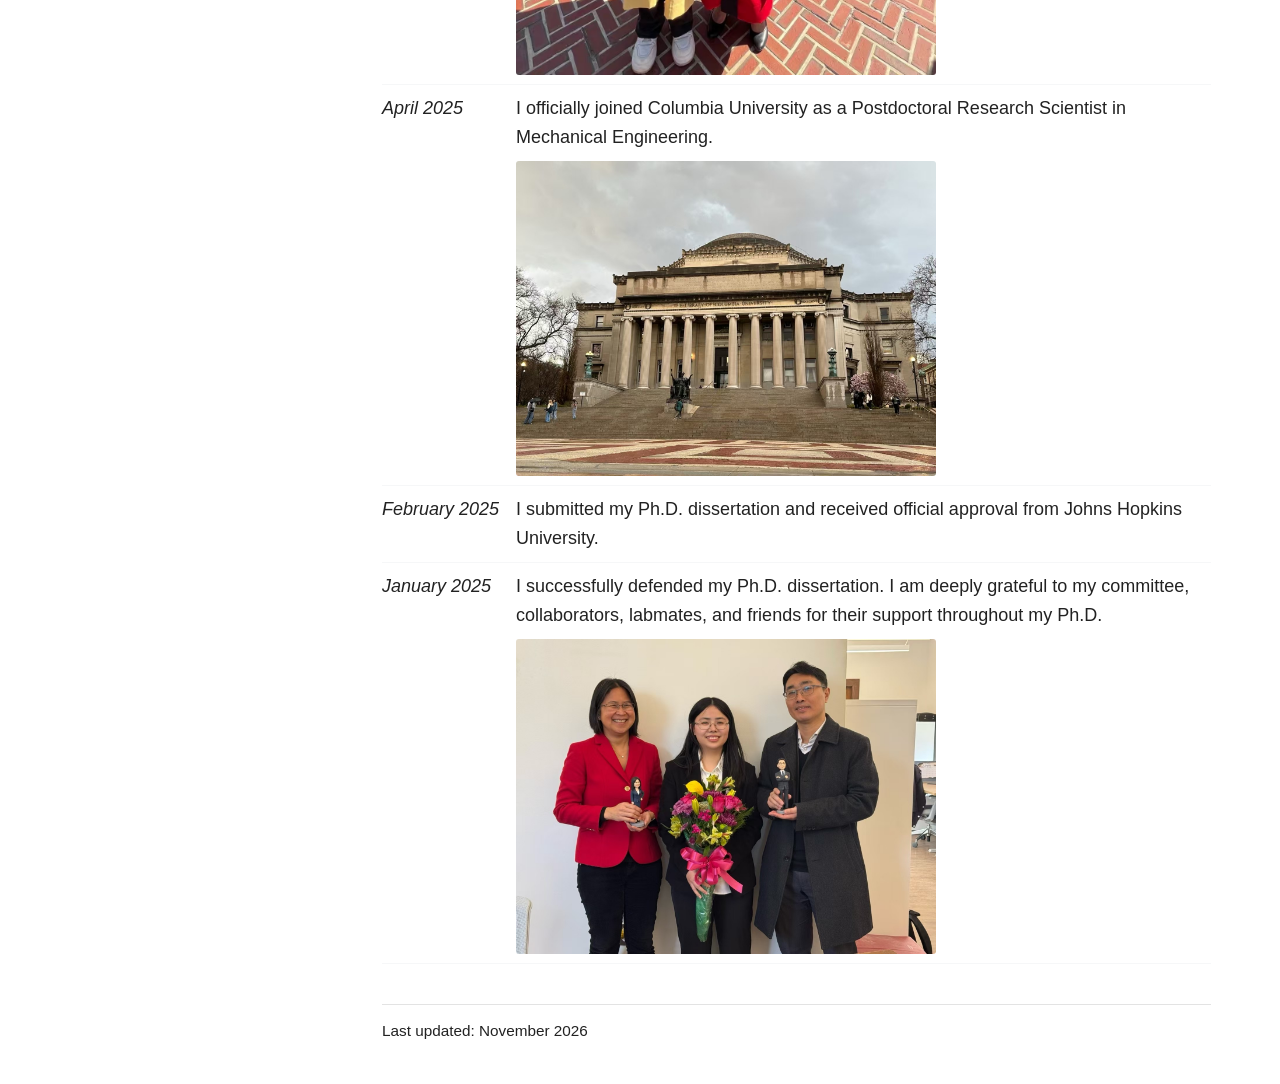
==== commit 730381a9: "News + Publications: SEM 2027 abstract accepted (oral presentation, scheduled June 2027, Vancouver, " ====
--- a/news.html
+++ b/news.html
@@ -60,6 +60,7 @@
 <section>
 <h1>News</h1>
 <ul class="news">
+    <li><span class="date">November 2026</span><div class="text">My abstract, “Time–temperature–composition equivalence of the viscoelastic behavior through the glass transition of digitally mixed 3D-printed polymers,” was accepted for an oral presentation at the <i>Society for Experimental Mechanics (SEM) Annual Conference and Exposition on Experimental and Applied Mechanics</i>, to be held in Vancouver, WA, in June 2027. I look forward to sharing this work with the experimental mechanics community.</div></li>
     <li><span class="date">November 2026</span><div class="text">I gave a talk, “Composition as a third superposition variable: one master curve for a family of 3D-printed polymers,” at the Soft Matter Subgroup Seminar of the Department of Chemical Engineering at Columbia University. It felt wonderful to share this work with colleagues from chemical engineering. The questions and discussions were excellent, and I learned a lot from their perspectives.</div></li>
     <li><span class="date">October 2026</span><div class="text">I gave an oral presentation, “Designing fiber networks for energy storage and dissipation through multi-material 3D printing of viscoelastic polymers,” at the <i>Society of Engineering Science (SES) Annual Technical Meeting</i> at Purdue University, West Lafayette, IN. The talk presented my ongoing work on fiber networks, made of digitally mixed viscoelastic polymers, that store and dissipate energy. It was great to reconnect with the mechanics community and to hear so many inspiring talks.</div></li>
     <li><span class="date">October 2026</span><div class="text">Excited to share that my second postdoc paper at Columbia is now on arXiv: <a href="https://doi.org/10.48550/arXiv.2610.14986" target="_blank" rel="noopener noreferrer"> “Time–temperature–composition equivalence of the glass transition in digitally mixed 3D-printed polymers”</a>. Classical time–temperature equivalence (TTE) describes the linear viscoelastic behavior of a polymer by a shift along the frequency axis. In digitally mixed polymers made by multimaterial additive manufacturing, however, composition does more than shift the curves: it moves and broadens the glass transition and increases the rubbery modulus, so each mixture had to be treated on its own. Here, we establish a more general time–temperature–composition equivalence (TTCE) for the entire family. The closed form of the TTCE, a stretched exponential in reduced frequency, gives the stiffness and damping of the family across composition, temperature, and frequency. (<a href="https://www.linkedin.com/feed/update/urn:li:activity:7515976046169600002/" target="_blank" rel="noopener noreferrer">LinkedIn post</a>)</div></li>
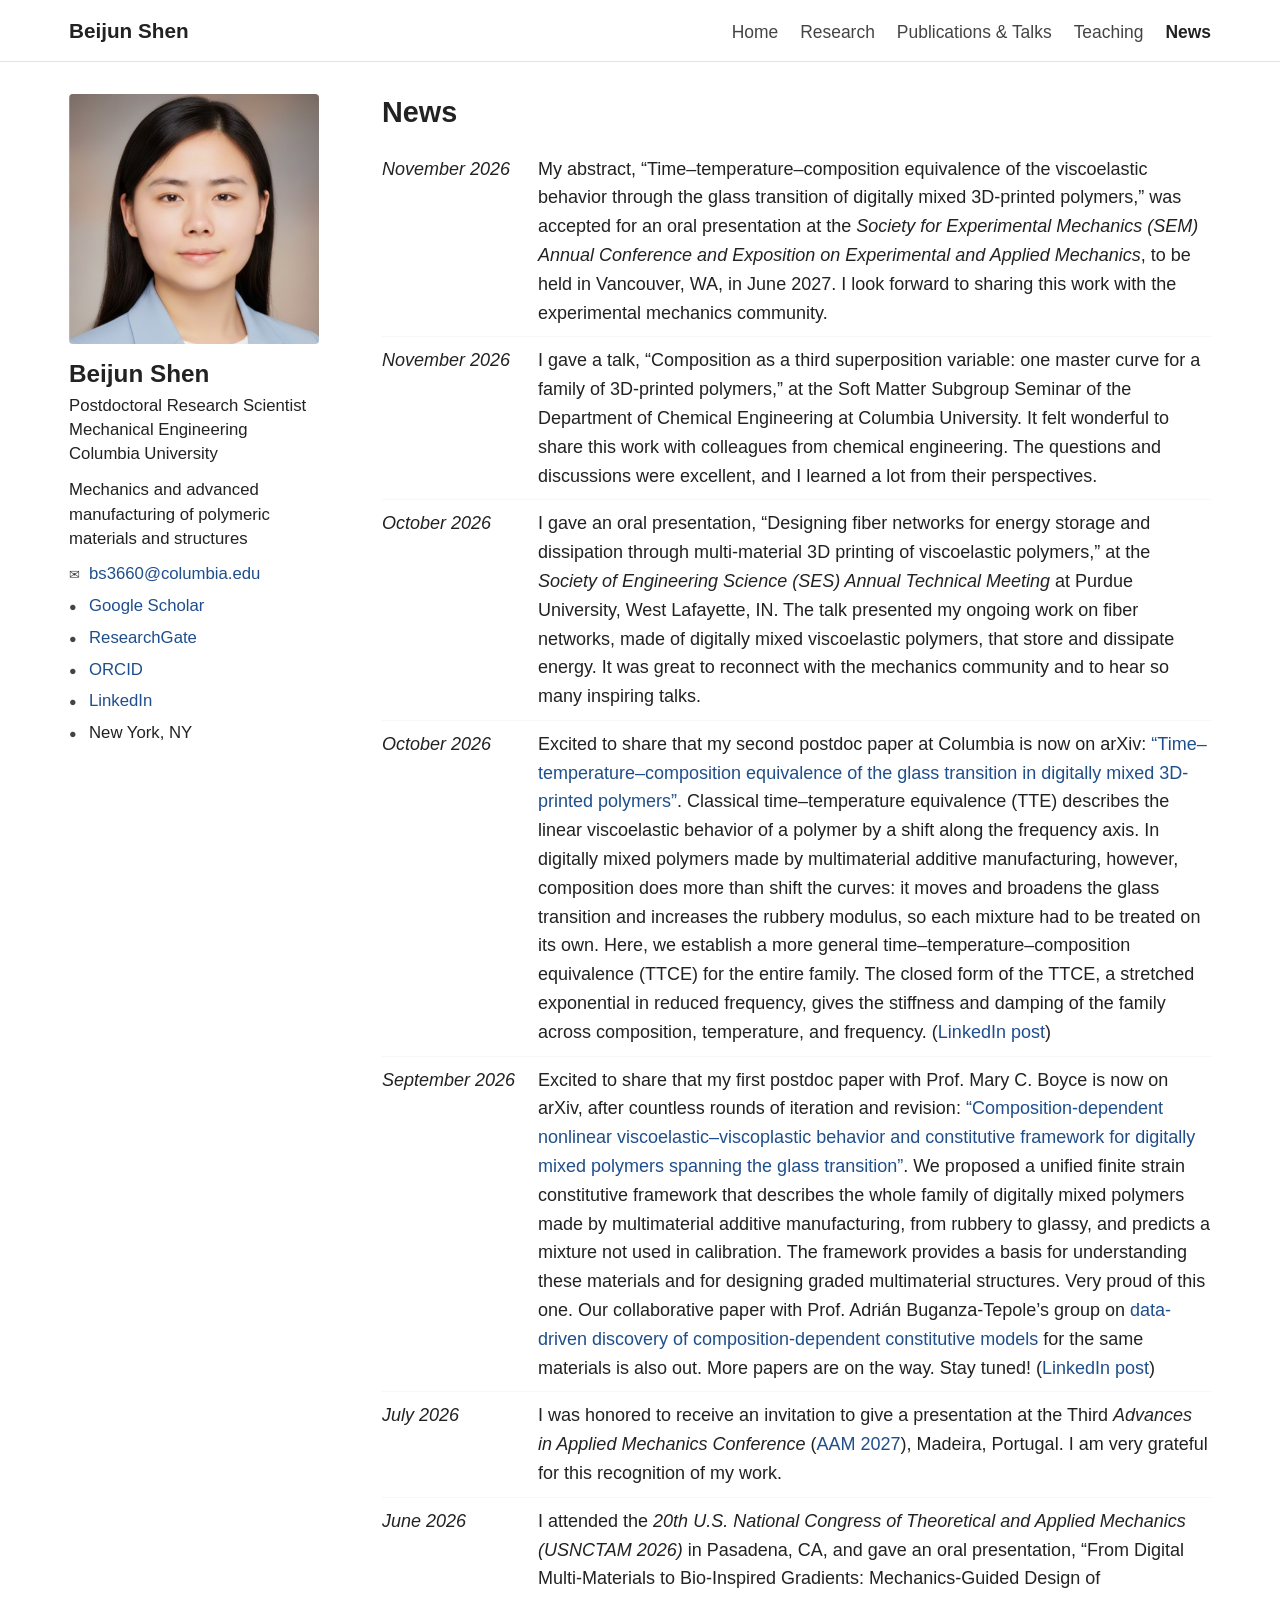
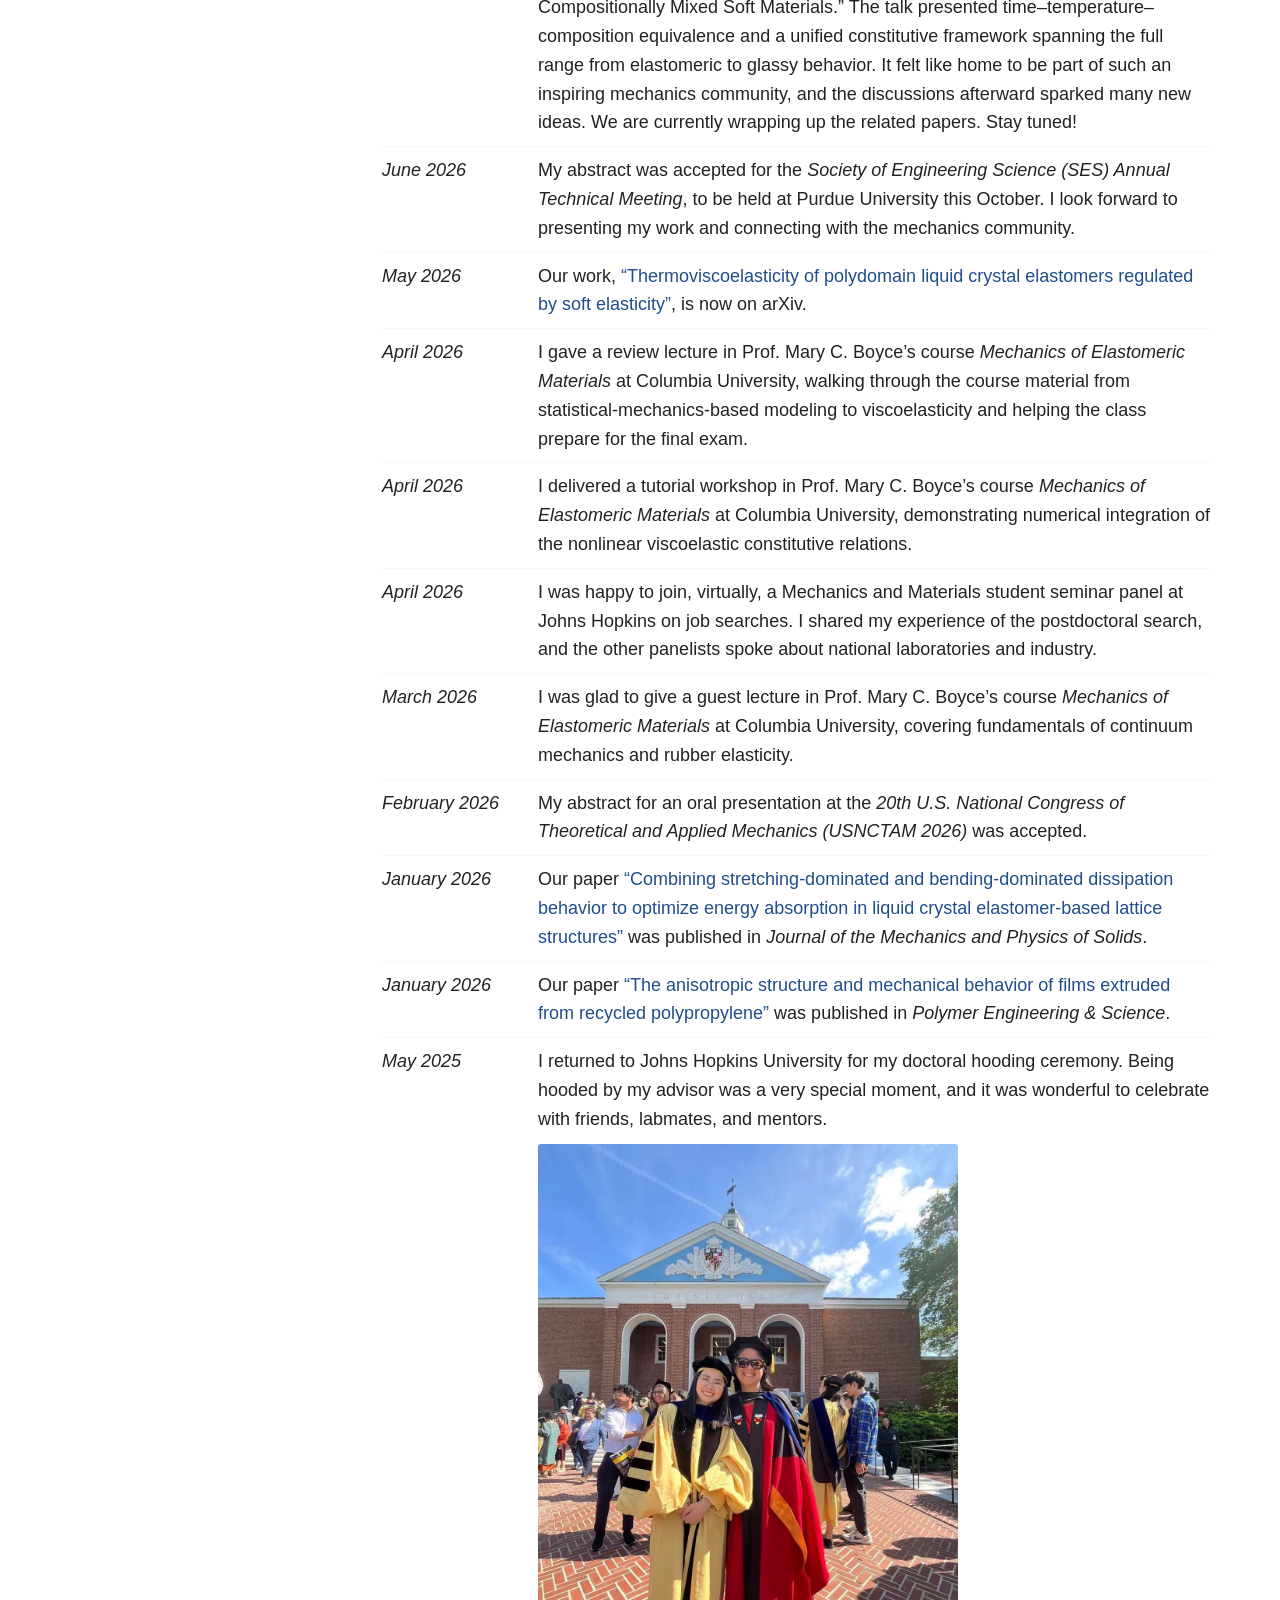
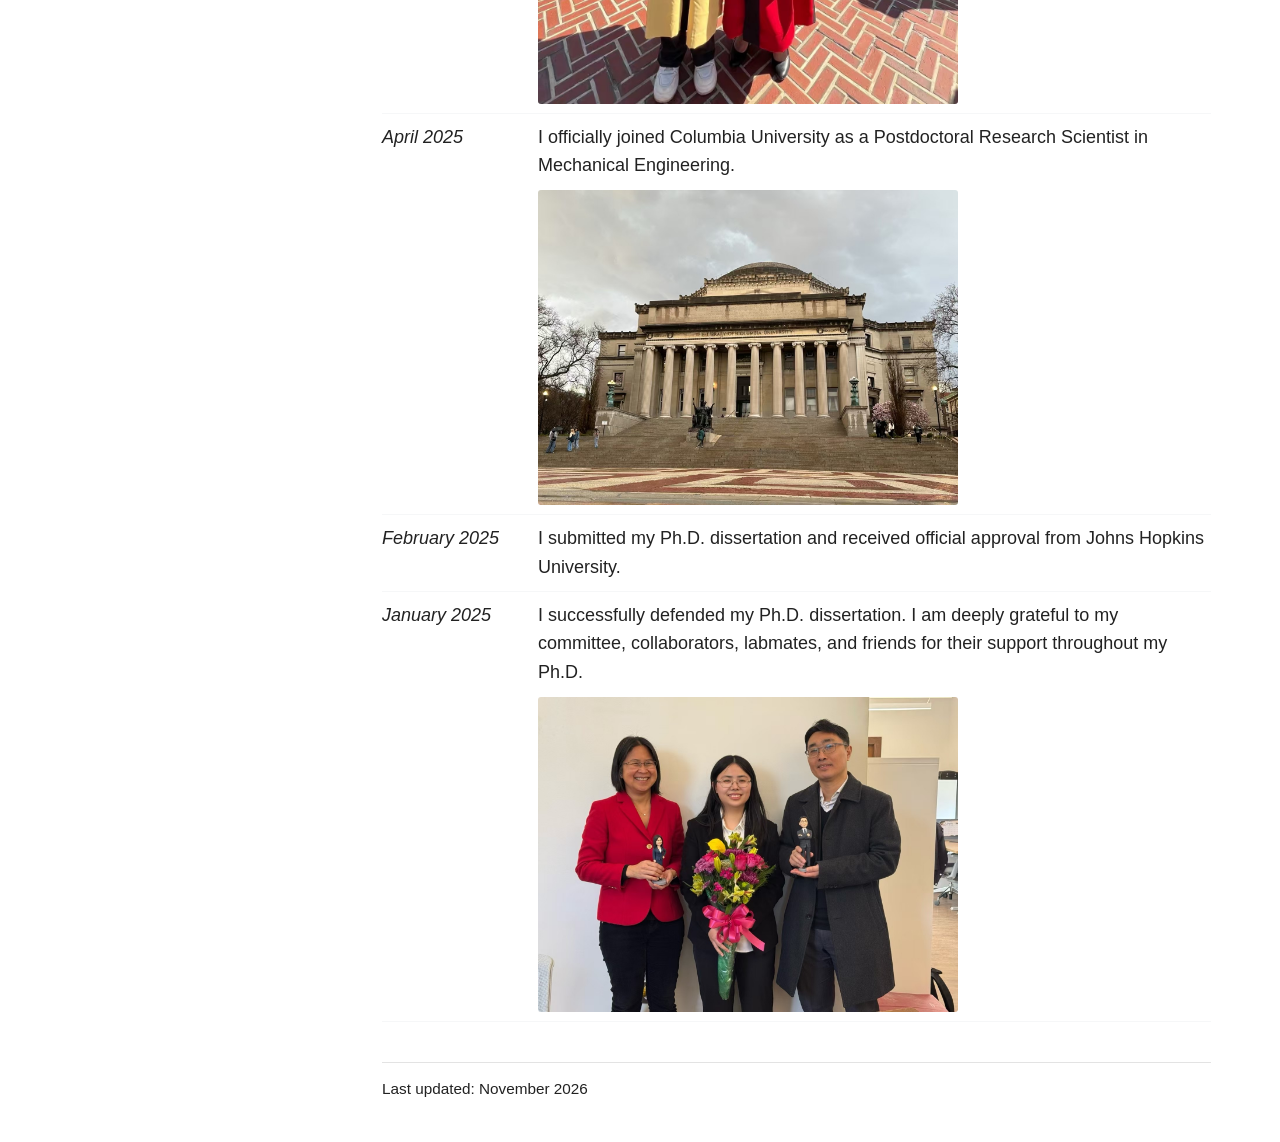
==== commit 41d72c12: "News list: wider date column (132px) and 24px gap so dates no longer crowd the text; stylesheet ?v=2" ====
--- a/news.html
+++ b/news.html
@@ -7,7 +7,7 @@
     <meta name="description" content="Beijun Shen, Postdoctoral Research Scientist in Mechanical Engineering at Columbia University: mechanics of polymeric materials and structures, constitutive modeling, structural design, and advanced manufacturing.">
     <meta name="author" content="Beijun Shen">
     <link rel="icon" href="favicon.svg" type="image/svg+xml">
-    <link rel="stylesheet" href="style.css?v=20261029d">
+    <link rel="stylesheet" href="style.css?v=20261117a">
     <meta property="og:type" content="website">
     <meta property="og:title" content="News | Beijun Shen">
     <meta property="og:description" content="Beijun Shen, Postdoctoral Research Scientist in Mechanical Engineering at Columbia University: mechanics of polymeric materials and structures, constitutive modeling, structural design, and advanced manufacturing.">
--- a/style.css
+++ b/style.css
@@ -152,8 +152,8 @@
 .news { list-style: none; padding: 0; margin: 0; }
 .news li {
     display: grid;
-    grid-template-columns: 120px minmax(0, 1fr);
-    gap: 14px;
+    grid-template-columns: 132px minmax(0, 1fr);
+    gap: 24px;
     padding: 9px 0;
     border-bottom: 1px solid var(--soft);
     margin: 0;
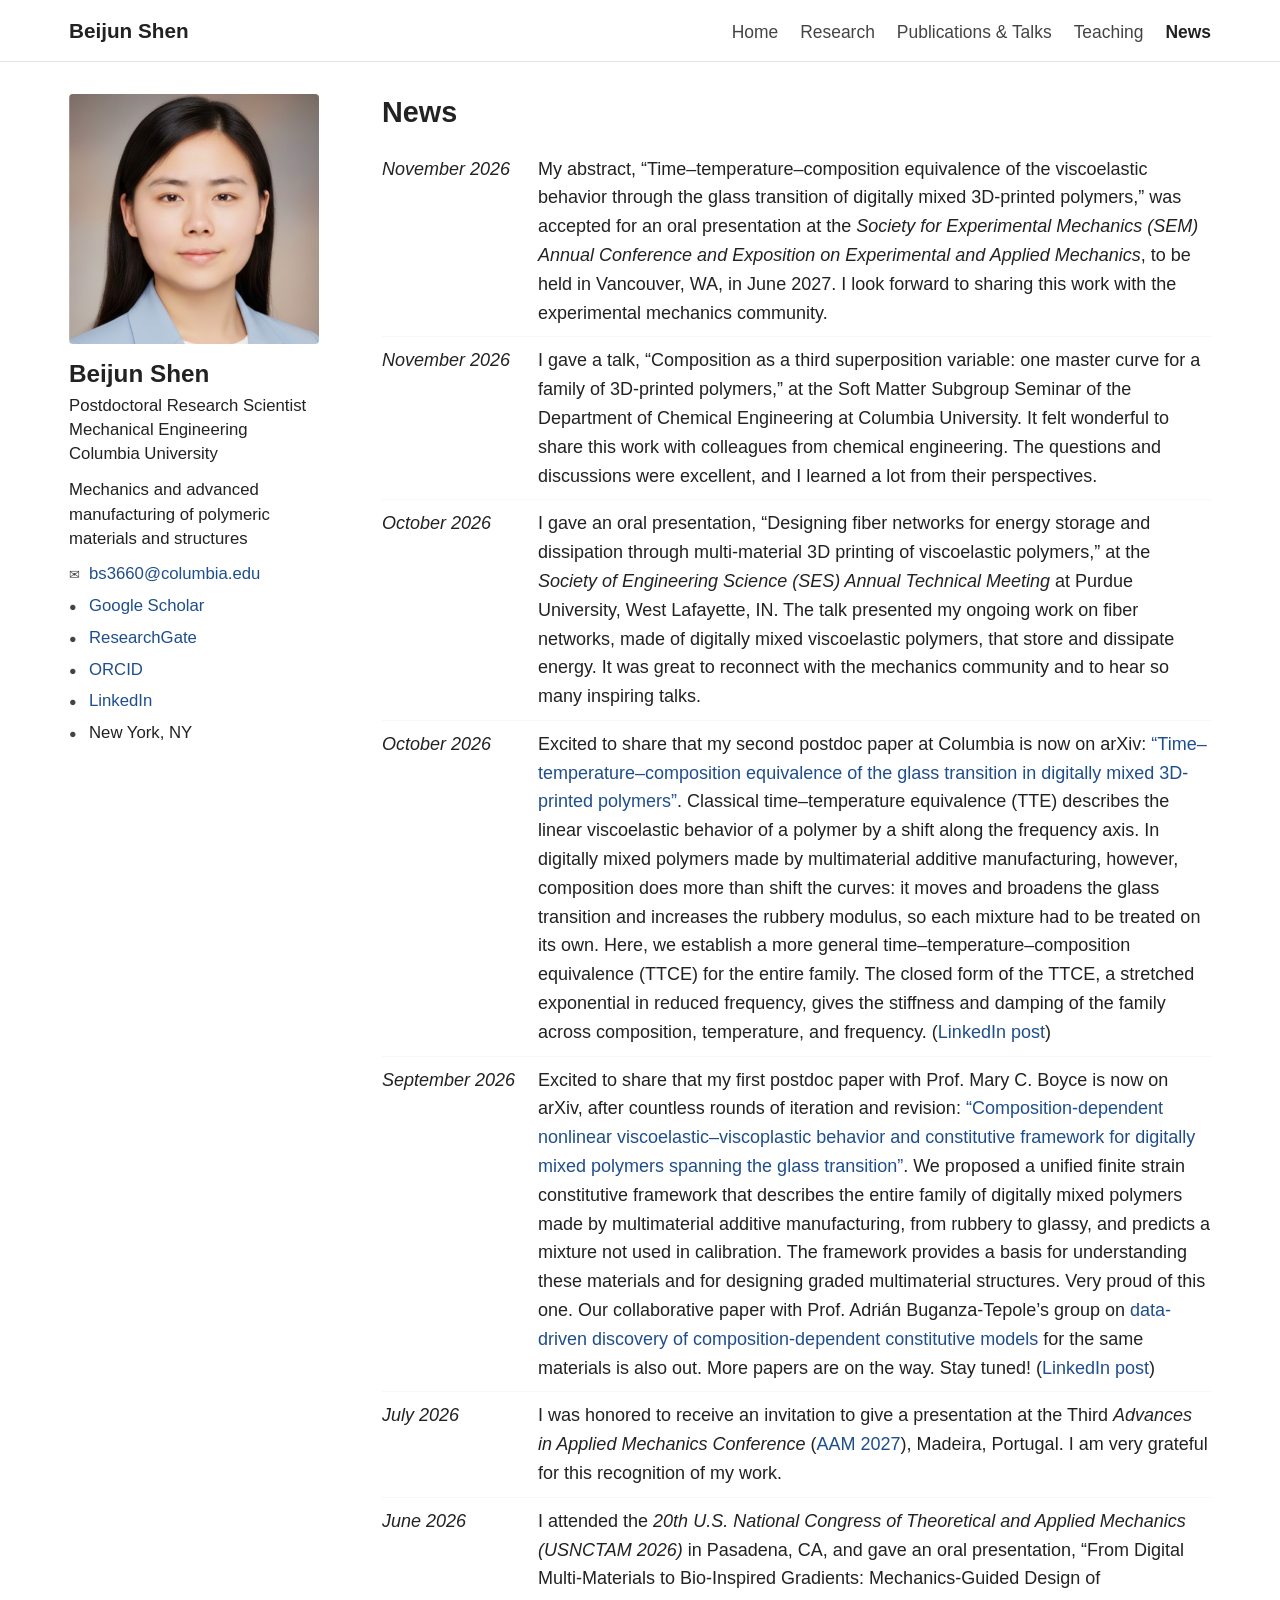
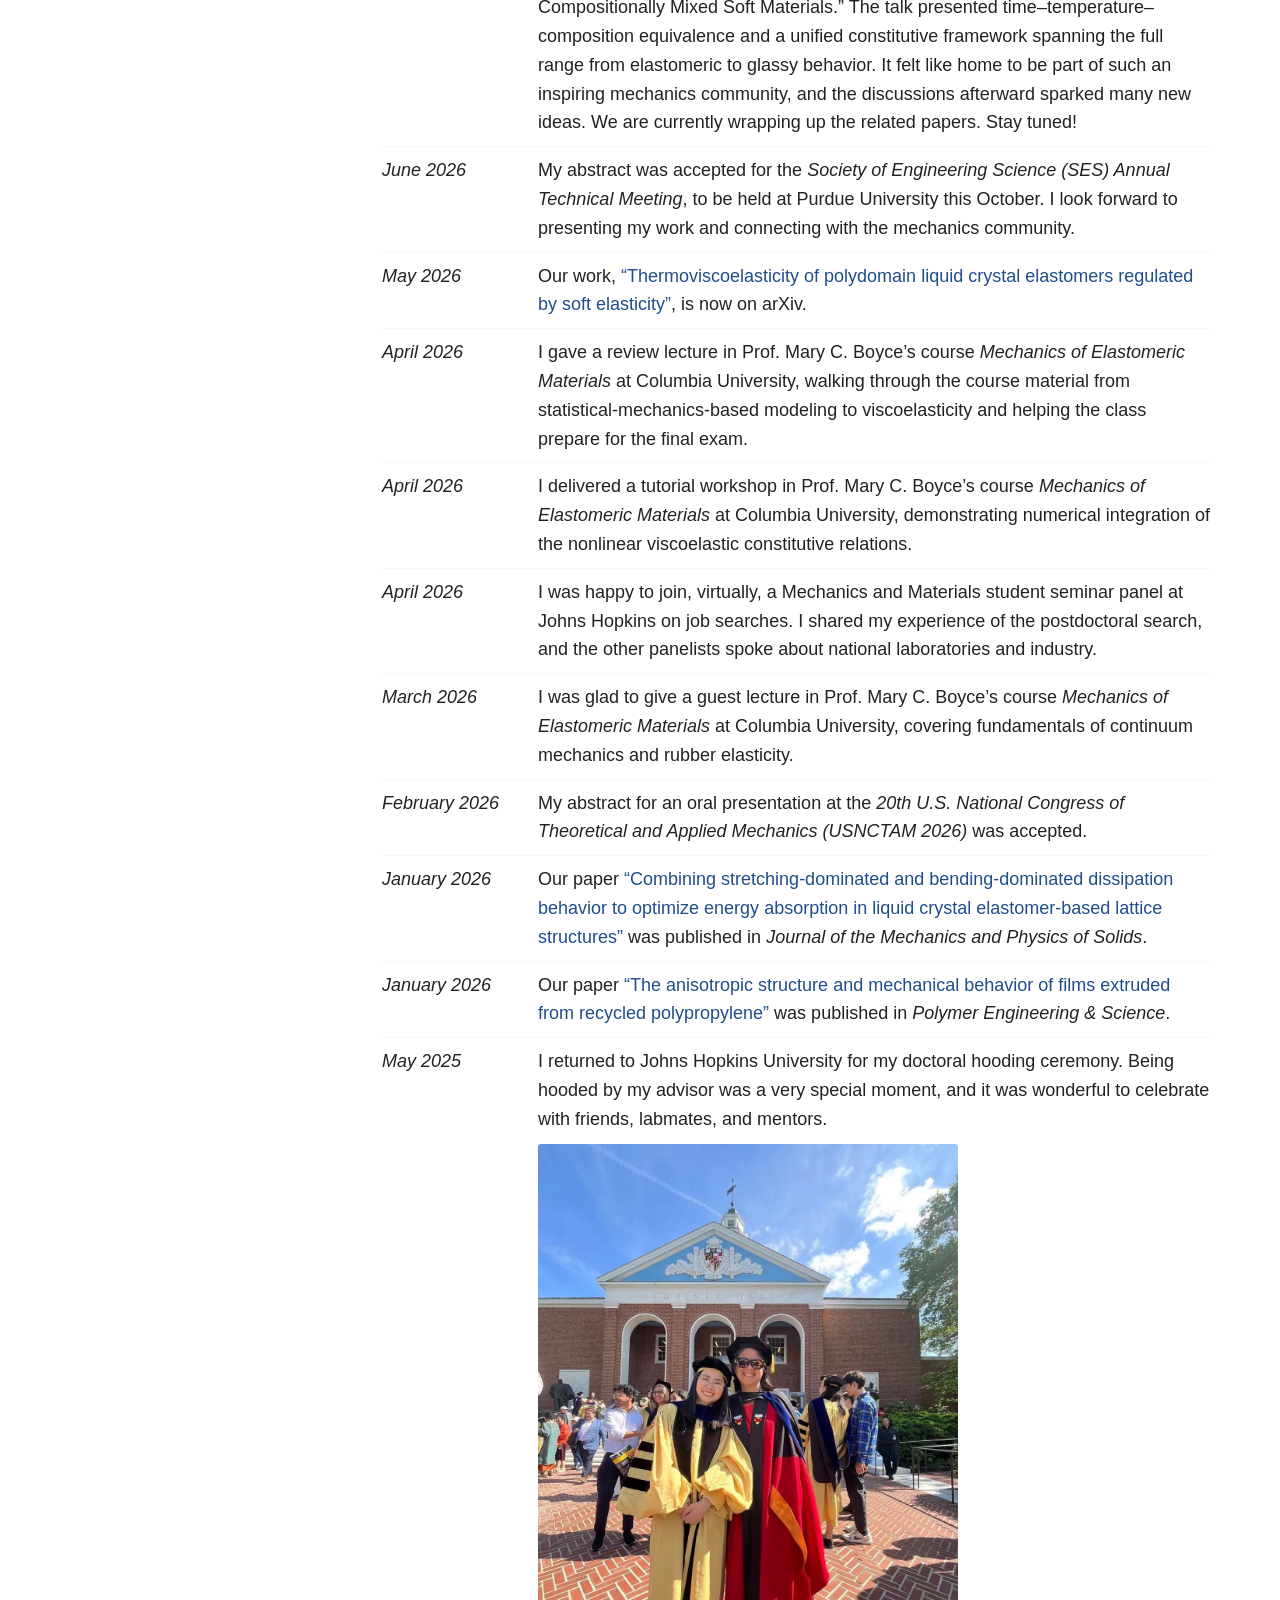
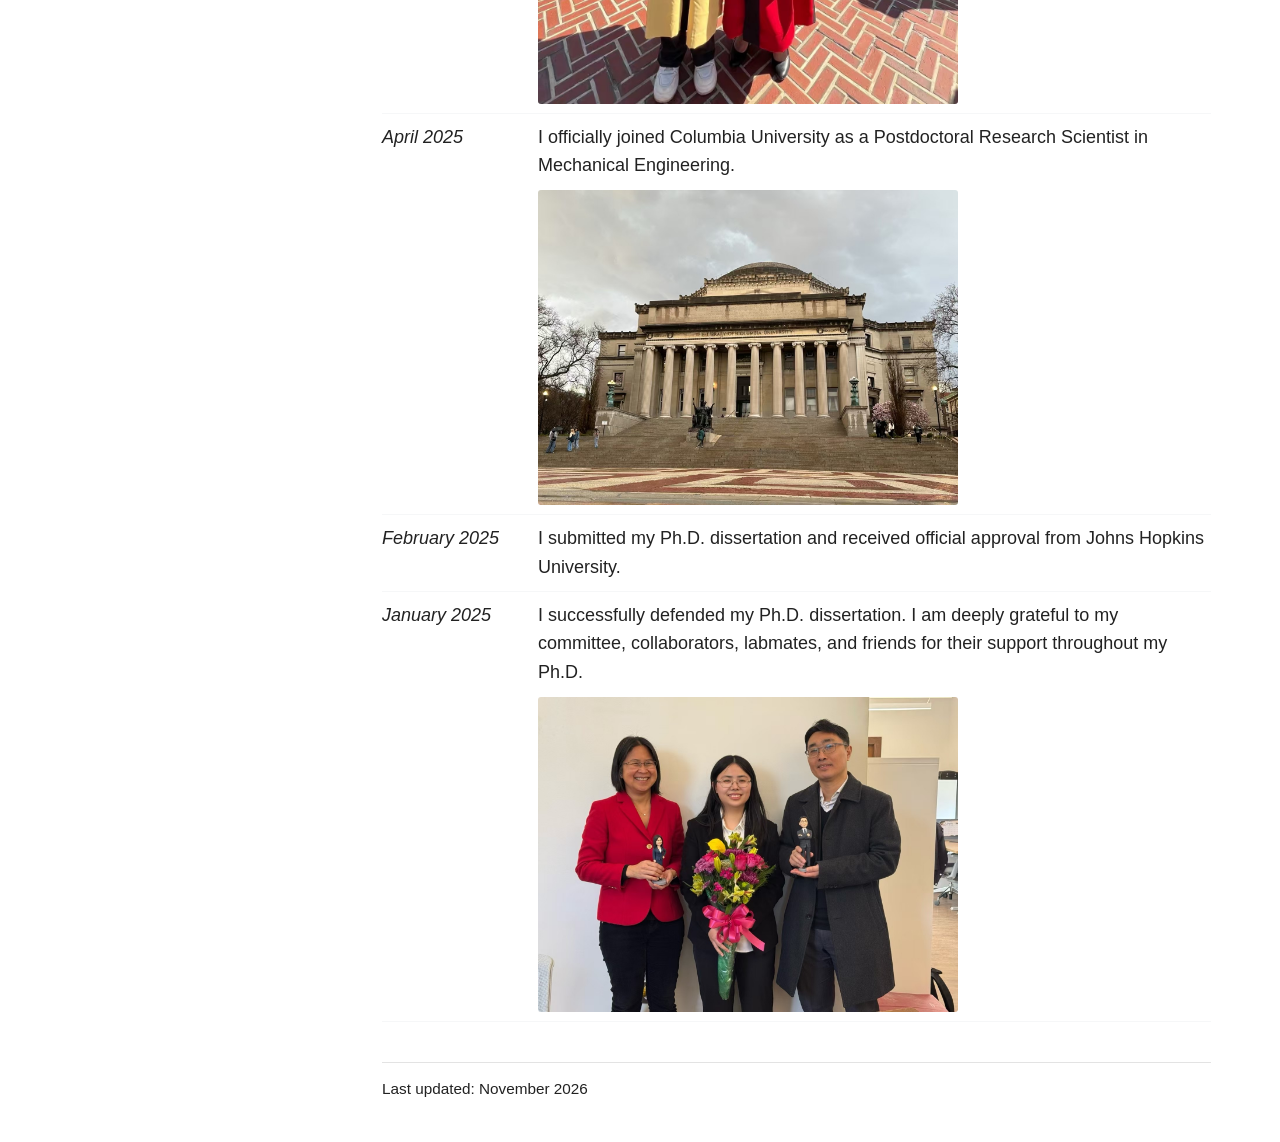
==== commit f24c4569: "Site aligned with Nov 2026 application materials: manufacturing variables as model inputs and proces" ====
--- a/news.html
+++ b/news.html
@@ -7,7 +7,7 @@
     <meta name="description" content="Beijun Shen, Postdoctoral Research Scientist in Mechanical Engineering at Columbia University: mechanics of polymeric materials and structures, constitutive modeling, structural design, and advanced manufacturing.">
     <meta name="author" content="Beijun Shen">
     <link rel="icon" href="favicon.svg" type="image/svg+xml">
-    <link rel="stylesheet" href="style.css?v=20261117a">
+    <link rel="stylesheet" href="style.css?v=20261117b">
     <meta property="og:type" content="website">
     <meta property="og:title" content="News | Beijun Shen">
     <meta property="og:description" content="Beijun Shen, Postdoctoral Research Scientist in Mechanical Engineering at Columbia University: mechanics of polymeric materials and structures, constitutive modeling, structural design, and advanced manufacturing.">
@@ -64,7 +64,7 @@
     <li><span class="date">November 2026</span><div class="text">I gave a talk, “Composition as a third superposition variable: one master curve for a family of 3D-printed polymers,” at the Soft Matter Subgroup Seminar of the Department of Chemical Engineering at Columbia University. It felt wonderful to share this work with colleagues from chemical engineering. The questions and discussions were excellent, and I learned a lot from their perspectives.</div></li>
     <li><span class="date">October 2026</span><div class="text">I gave an oral presentation, “Designing fiber networks for energy storage and dissipation through multi-material 3D printing of viscoelastic polymers,” at the <i>Society of Engineering Science (SES) Annual Technical Meeting</i> at Purdue University, West Lafayette, IN. The talk presented my ongoing work on fiber networks, made of digitally mixed viscoelastic polymers, that store and dissipate energy. It was great to reconnect with the mechanics community and to hear so many inspiring talks.</div></li>
     <li><span class="date">October 2026</span><div class="text">Excited to share that my second postdoc paper at Columbia is now on arXiv: <a href="https://doi.org/10.48550/arXiv.2610.14986" target="_blank" rel="noopener noreferrer"> “Time–temperature–composition equivalence of the glass transition in digitally mixed 3D-printed polymers”</a>. Classical time–temperature equivalence (TTE) describes the linear viscoelastic behavior of a polymer by a shift along the frequency axis. In digitally mixed polymers made by multimaterial additive manufacturing, however, composition does more than shift the curves: it moves and broadens the glass transition and increases the rubbery modulus, so each mixture had to be treated on its own. Here, we establish a more general time–temperature–composition equivalence (TTCE) for the entire family. The closed form of the TTCE, a stretched exponential in reduced frequency, gives the stiffness and damping of the family across composition, temperature, and frequency. (<a href="https://www.linkedin.com/feed/update/urn:li:activity:7515976046169600002/" target="_blank" rel="noopener noreferrer">LinkedIn post</a>)</div></li>
-    <li><span class="date">September 2026</span><div class="text">Excited to share that my first postdoc paper with Prof. Mary C. Boyce is now on arXiv, after countless rounds of iteration and revision: <a href="https://doi.org/10.48550/arXiv.2609.04399" target="_blank" rel="noopener noreferrer"> “Composition-dependent nonlinear viscoelastic–viscoplastic behavior and constitutive framework for digitally mixed polymers spanning the glass transition”</a>. We proposed a unified finite strain constitutive framework that describes the whole family of digitally mixed polymers made by multimaterial additive manufacturing, from rubbery to glassy, and predicts a mixture not used in calibration. The framework provides a basis for understanding these materials and for designing graded multimaterial structures. Very proud of this one. Our collaborative paper with Prof. Adrián Buganza-Tepole’s group on <a href="https://doi.org/10.48550/arXiv.2609.04541" target="_blank" rel="noopener noreferrer">data-driven discovery of composition-dependent constitutive models</a> for the same materials is also out. More papers are on the way. Stay tuned! (<a href="https://www.linkedin.com/feed/update/urn:li:activity:7503520522584899585/" target="_blank" rel="noopener noreferrer">LinkedIn post</a>)</div></li>
+    <li><span class="date">September 2026</span><div class="text">Excited to share that my first postdoc paper with Prof. Mary C. Boyce is now on arXiv, after countless rounds of iteration and revision: <a href="https://doi.org/10.48550/arXiv.2609.04399" target="_blank" rel="noopener noreferrer"> “Composition-dependent nonlinear viscoelastic–viscoplastic behavior and constitutive framework for digitally mixed polymers spanning the glass transition”</a>. We proposed a unified finite strain constitutive framework that describes the entire family of digitally mixed polymers made by multimaterial additive manufacturing, from rubbery to glassy, and predicts a mixture not used in calibration. The framework provides a basis for understanding these materials and for designing graded multimaterial structures. Very proud of this one. Our collaborative paper with Prof. Adrián Buganza-Tepole’s group on <a href="https://doi.org/10.48550/arXiv.2609.04541" target="_blank" rel="noopener noreferrer">data-driven discovery of composition-dependent constitutive models</a> for the same materials is also out. More papers are on the way. Stay tuned! (<a href="https://www.linkedin.com/feed/update/urn:li:activity:7503520522584899585/" target="_blank" rel="noopener noreferrer">LinkedIn post</a>)</div></li>
     <li><span class="date">July 2026</span><div class="text">I was honored to receive an invitation to give a presentation at the Third <i>Advances in Applied Mechanics Conference</i> (<a href="https://www.aam-conf.com/" target="_blank" rel="noopener noreferrer">AAM 2027</a>), Madeira, Portugal. I am very grateful for this recognition of my work.</div></li>
     <li><span class="date">June 2026</span><div class="text">I attended the <i>20th U.S. National Congress of Theoretical and Applied Mechanics (USNCTAM 2026)</i> in Pasadena, CA, and gave an oral presentation, “From Digital Multi-Materials to Bio-Inspired Gradients: Mechanics-Guided Design of Compositionally Mixed Soft Materials.” The talk presented time–temperature–composition equivalence and a unified constitutive framework spanning the full range from elastomeric to glassy behavior. It felt like home to be part of such an inspiring mechanics community, and the discussions afterward sparked many new ideas. We are currently wrapping up the related papers. Stay tuned!</div></li>
     <li><span class="date">June 2026</span><div class="text">My abstract was accepted for the <i>Society of Engineering Science (SES) Annual Technical Meeting</i>, to be held at Purdue University this October. I look forward to presenting my work and connecting with the mechanics community.</div></li>
--- a/style.css
+++ b/style.css
@@ -264,6 +264,10 @@
 ul.cv > li { margin: 0 0 10px; }
 ul.cv ul { list-style: disc; padding-left: 1.3em; margin: 3px 0 0; }
 ul.cv ul li { margin: 2px 0; }
+ul.cv .cv-head { display: flex; justify-content: space-between; align-items: baseline; gap: 20px; }
+ul.cv .cv-head > span:first-child { min-width: 0; }
+ul.cv .cv-date { flex-shrink: 0; white-space: nowrap; }
+@media (max-width: 600px) { ul.cv .cv-head { flex-direction: column; gap: 0; } }
 .thrust p.lead { font-size: 1.06rem; font-weight: 600; margin-bottom: 10px; }
 .thrust p.apps { margin-top: -2px; }
 
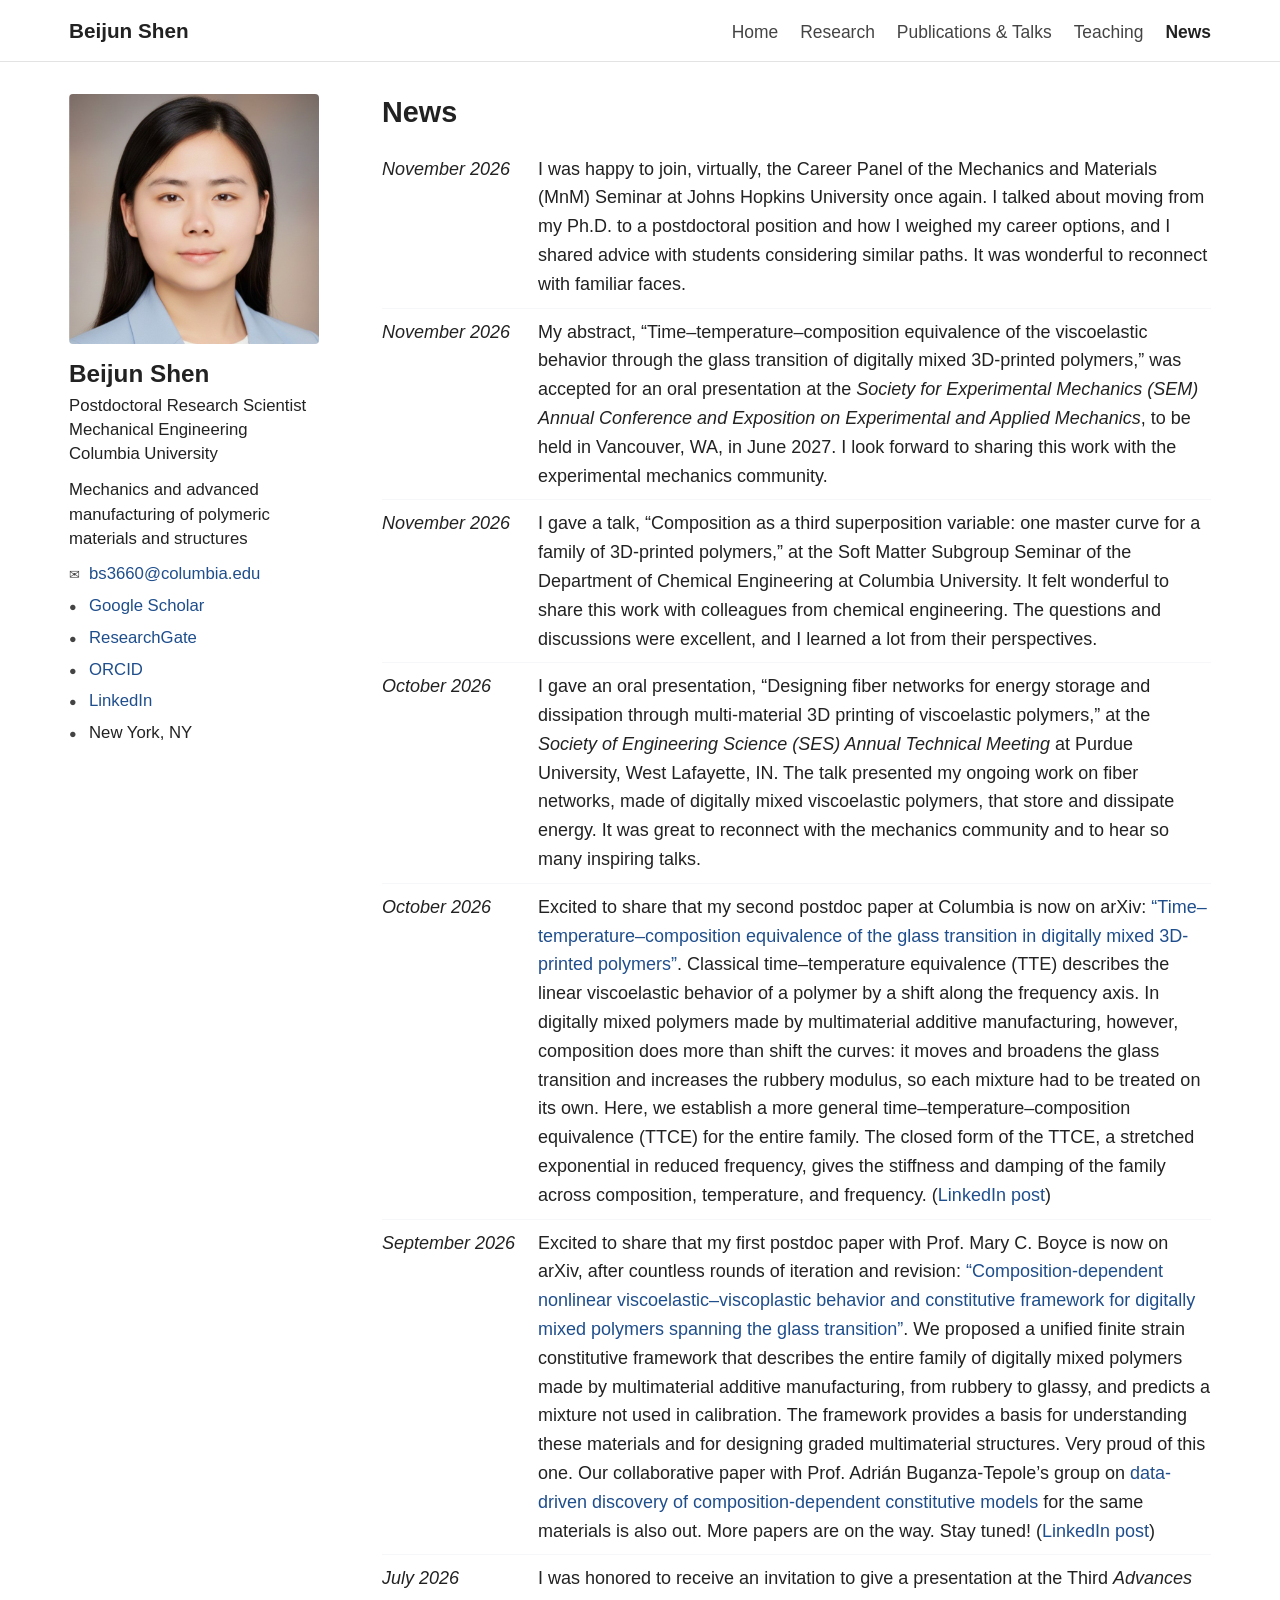
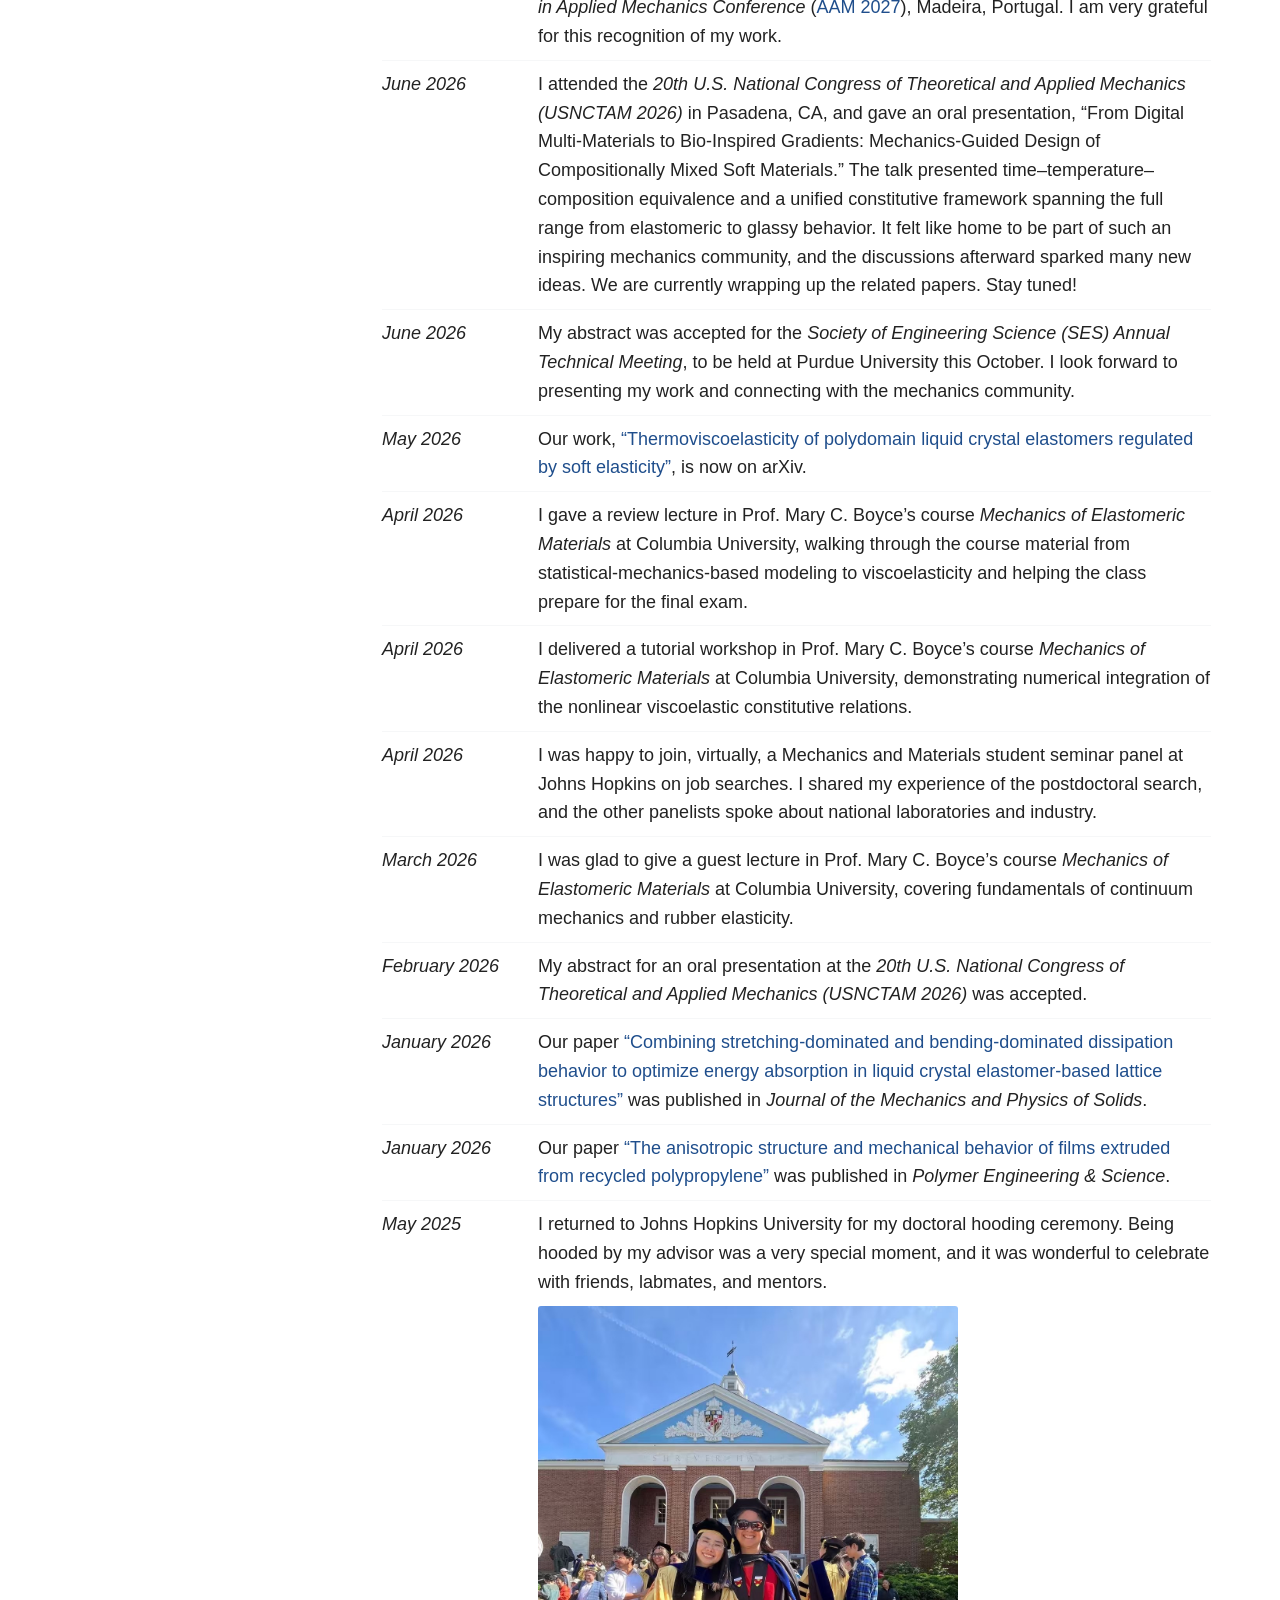
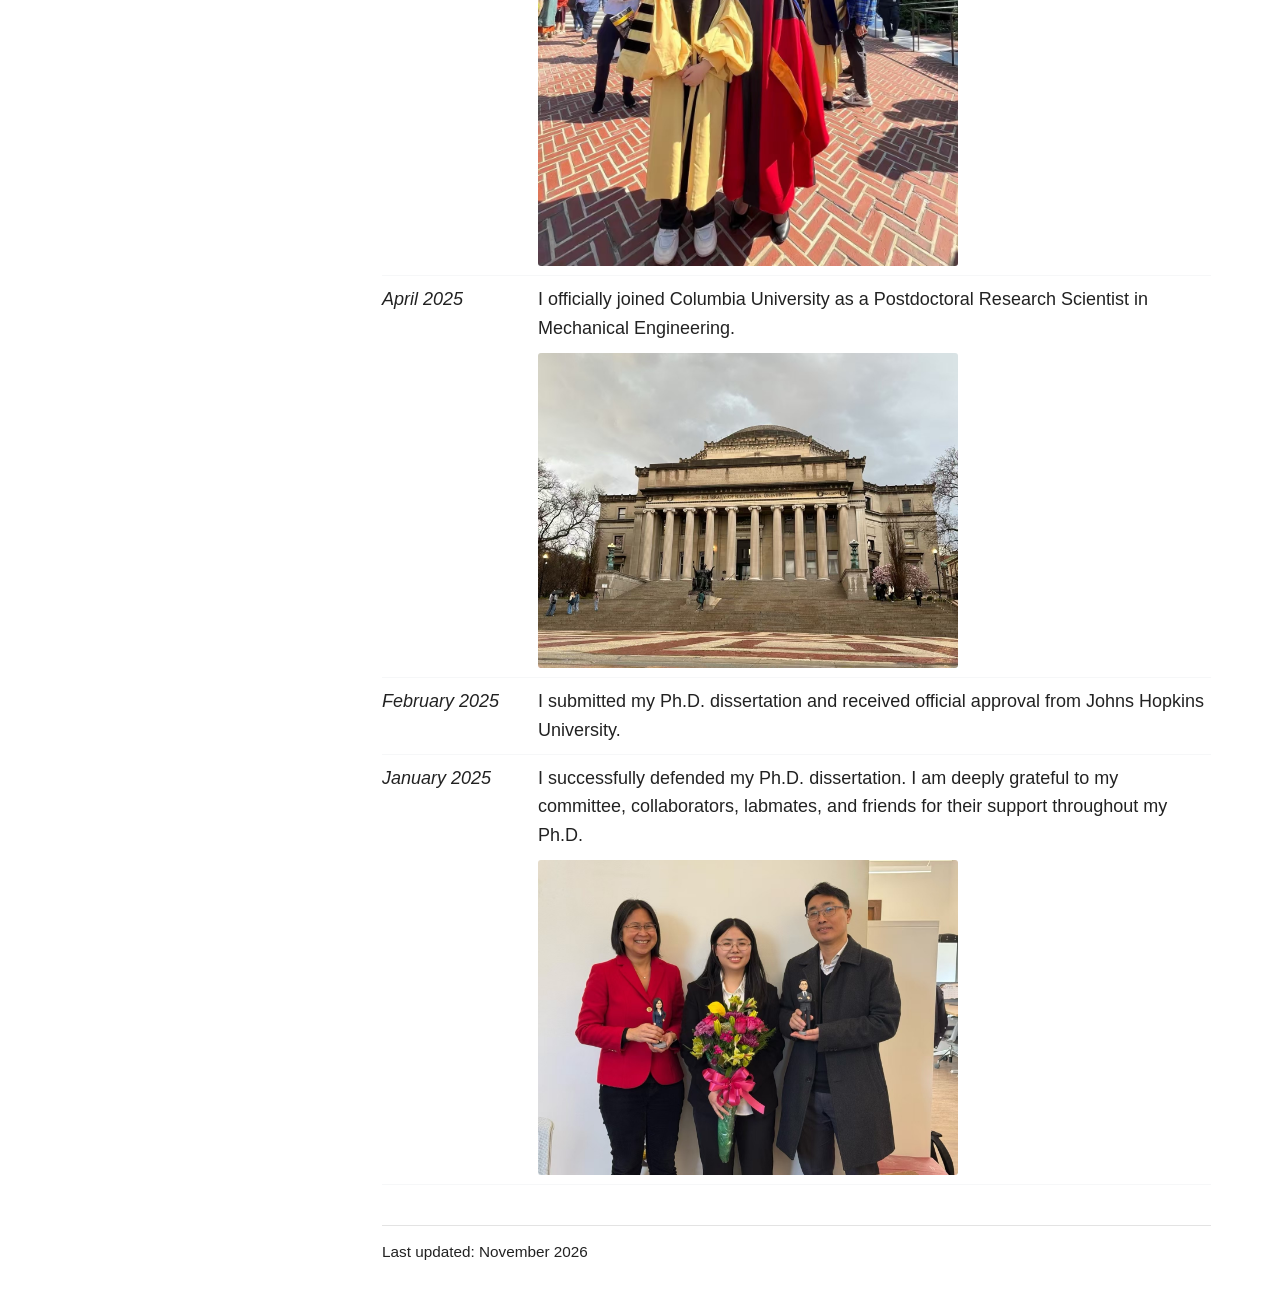
==== commit 9e14474a: "News: JHU MnM Seminar career panel (November 2026); Home keeps six recent items Co-Authored-By: Clau" ====
--- a/news.html
+++ b/news.html
@@ -60,6 +60,7 @@
 <section>
 <h1>News</h1>
 <ul class="news">
+    <li><span class="date">November 2026</span><div class="text">I was happy to join, virtually, the Career Panel of the Mechanics and Materials (MnM) Seminar at Johns Hopkins University once again. I talked about moving from my Ph.D. to a postdoctoral position and how I weighed my career options, and I shared advice with students considering similar paths. It was wonderful to reconnect with familiar faces.</div></li>
     <li><span class="date">November 2026</span><div class="text">My abstract, “Time–temperature–composition equivalence of the viscoelastic behavior through the glass transition of digitally mixed 3D-printed polymers,” was accepted for an oral presentation at the <i>Society for Experimental Mechanics (SEM) Annual Conference and Exposition on Experimental and Applied Mechanics</i>, to be held in Vancouver, WA, in June 2027. I look forward to sharing this work with the experimental mechanics community.</div></li>
     <li><span class="date">November 2026</span><div class="text">I gave a talk, “Composition as a third superposition variable: one master curve for a family of 3D-printed polymers,” at the Soft Matter Subgroup Seminar of the Department of Chemical Engineering at Columbia University. It felt wonderful to share this work with colleagues from chemical engineering. The questions and discussions were excellent, and I learned a lot from their perspectives.</div></li>
     <li><span class="date">October 2026</span><div class="text">I gave an oral presentation, “Designing fiber networks for energy storage and dissipation through multi-material 3D printing of viscoelastic polymers,” at the <i>Society of Engineering Science (SES) Annual Technical Meeting</i> at Purdue University, West Lafayette, IN. The talk presented my ongoing work on fiber networks, made of digitally mixed viscoelastic polymers, that store and dissipate energy. It was great to reconnect with the mechanics community and to hear so many inspiring talks.</div></li>
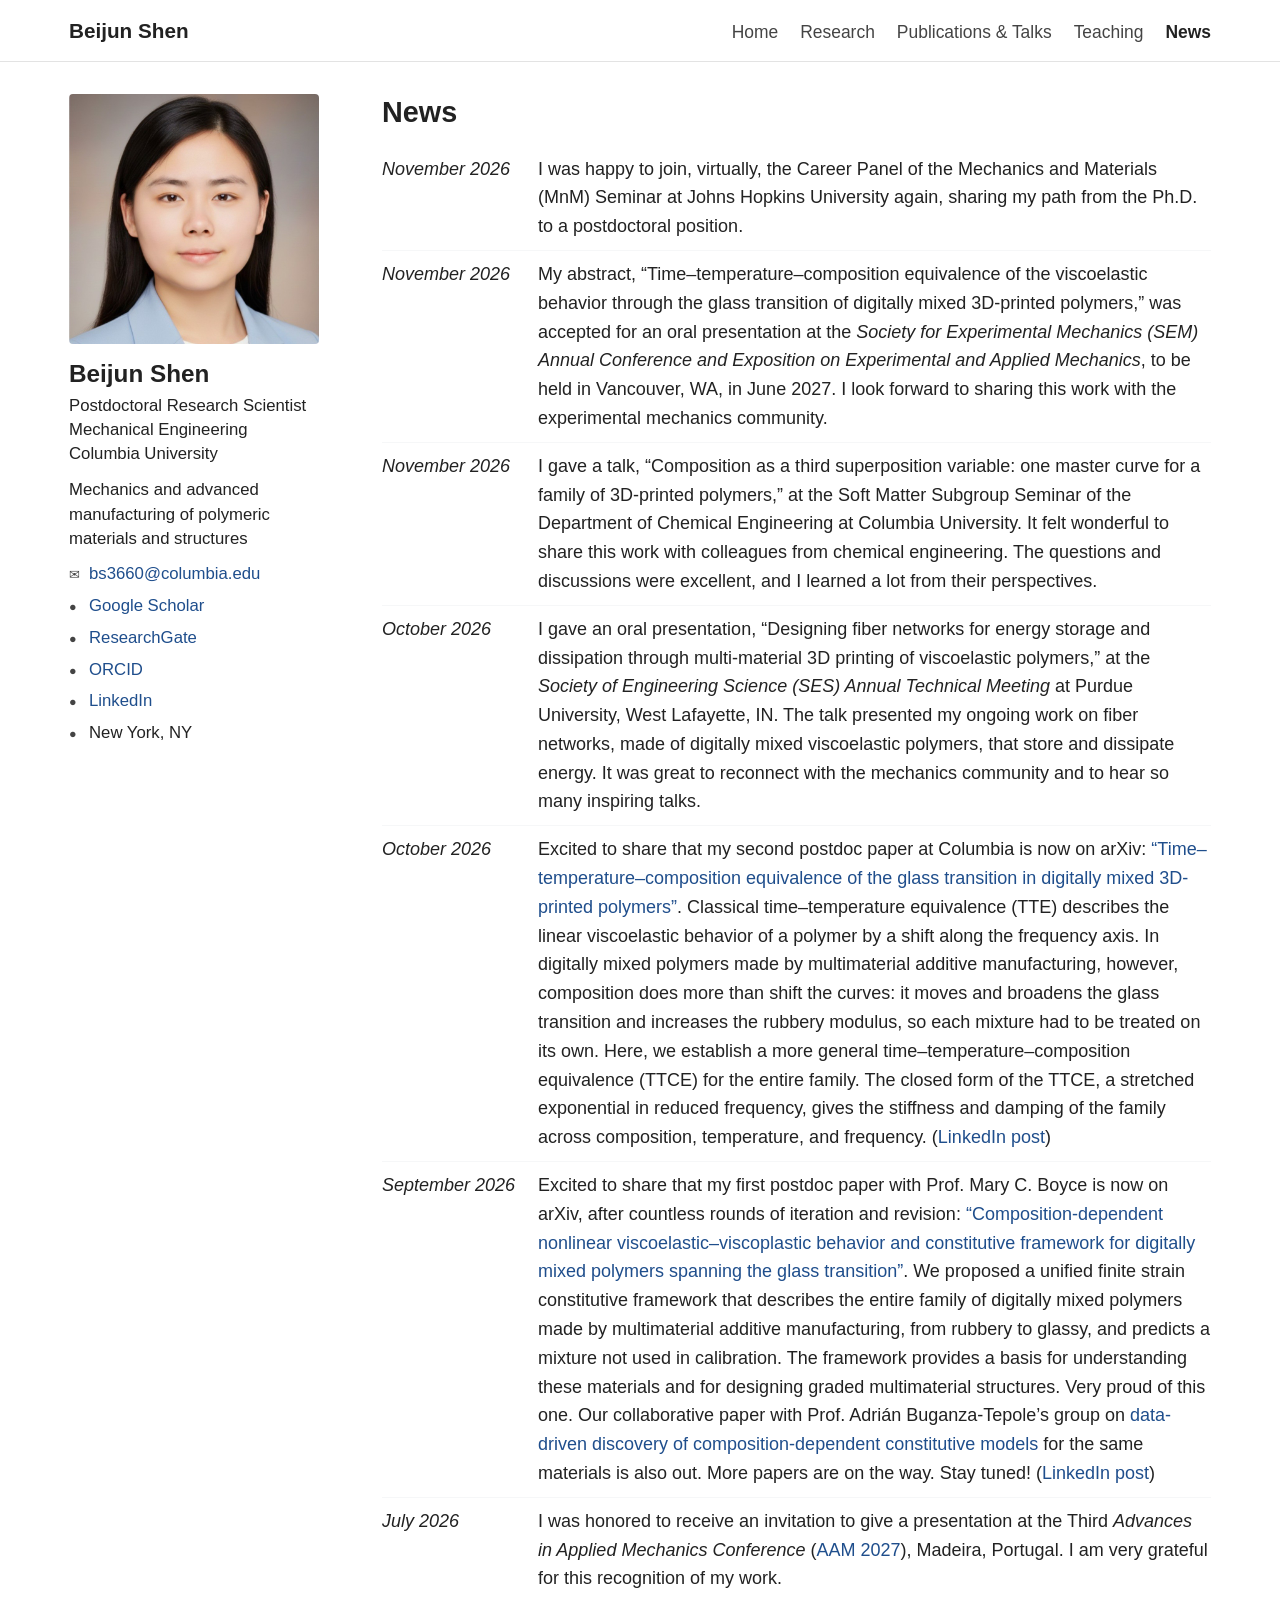
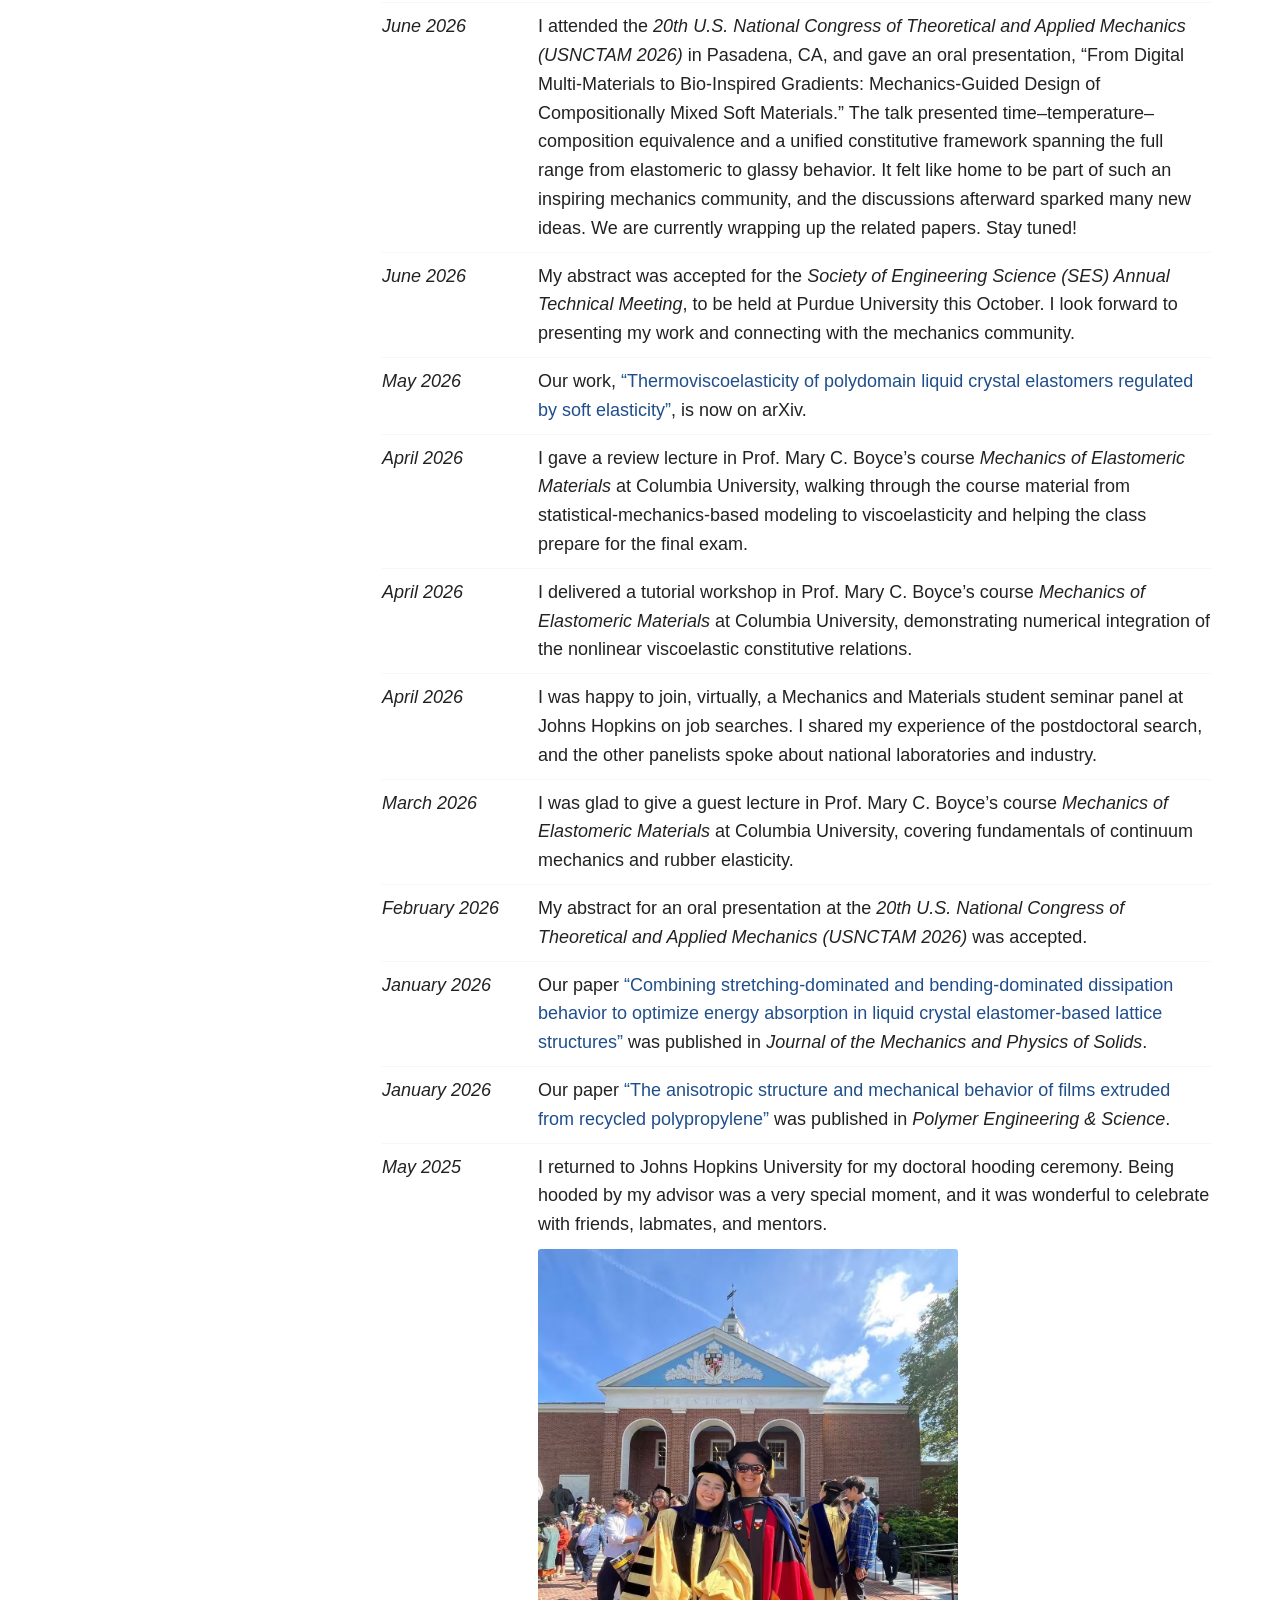
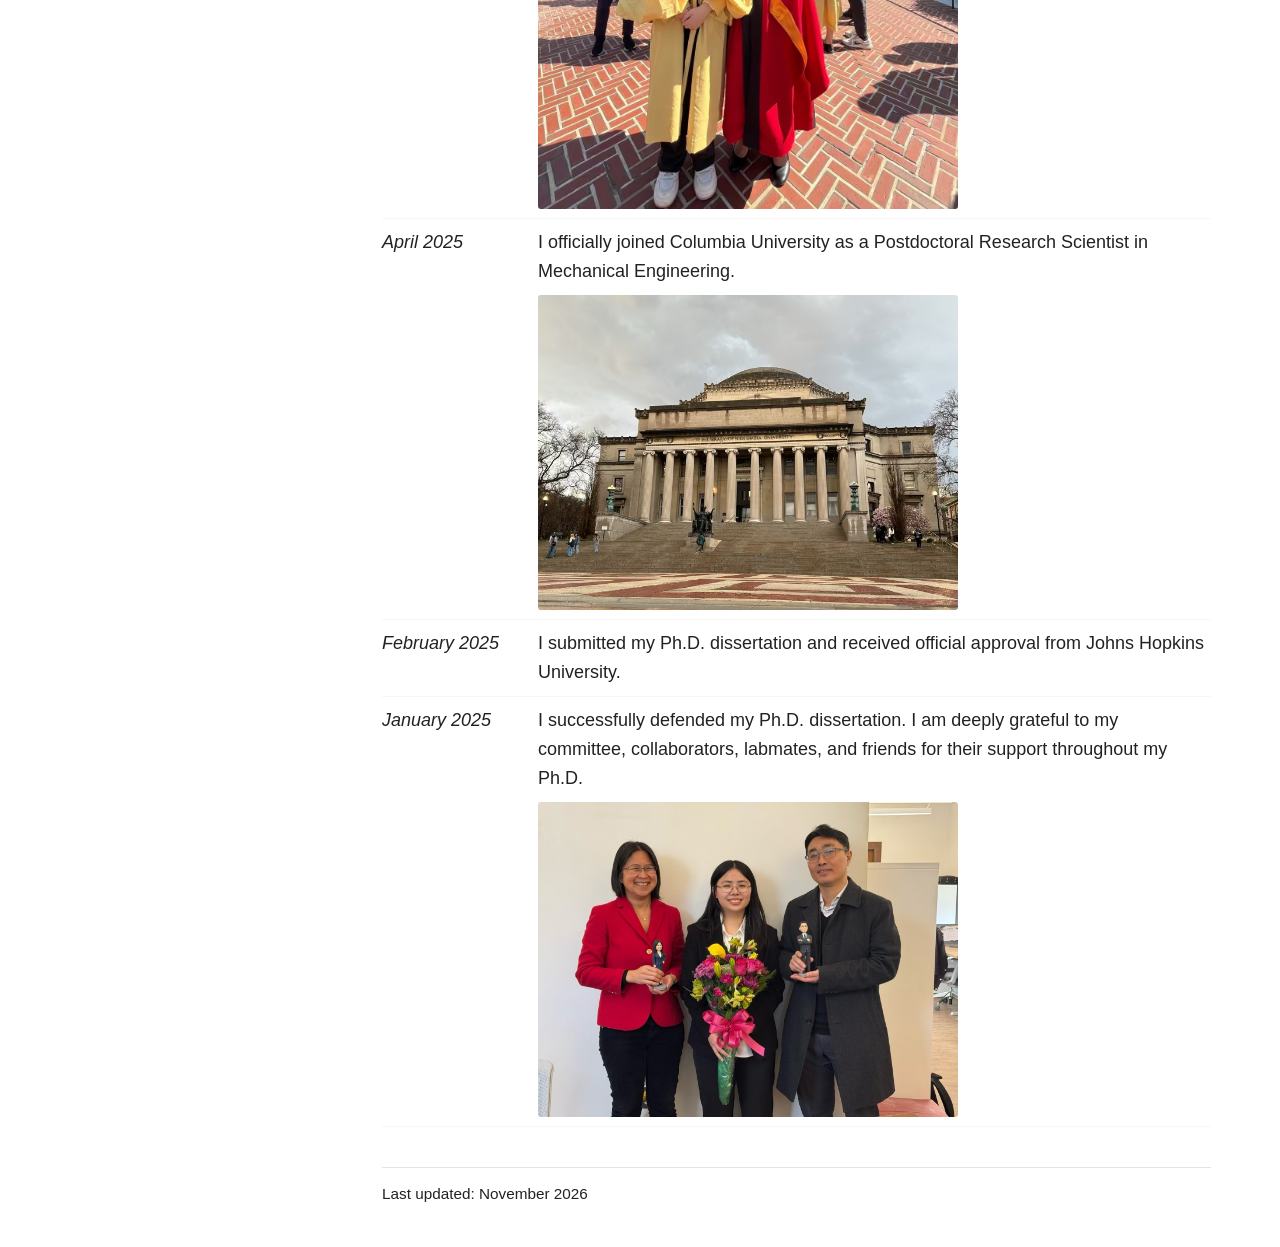
==== commit f44039b4: "News: shorten MnM career panel item Co-Authored-By: Claude Opus 5.5 <noreply@anthropic.com>" ====
--- a/news.html
+++ b/news.html
@@ -60,7 +60,7 @@
 <section>
 <h1>News</h1>
 <ul class="news">
-    <li><span class="date">November 2026</span><div class="text">I was happy to join, virtually, the Career Panel of the Mechanics and Materials (MnM) Seminar at Johns Hopkins University once again. I talked about moving from my Ph.D. to a postdoctoral position and how I weighed my career options, and I shared advice with students considering similar paths. It was wonderful to reconnect with familiar faces.</div></li>
+    <li><span class="date">November 2026</span><div class="text">I was happy to join, virtually, the Career Panel of the Mechanics and Materials (MnM) Seminar at Johns Hopkins University again, sharing my path from the Ph.D. to a postdoctoral position.</div></li>
     <li><span class="date">November 2026</span><div class="text">My abstract, “Time–temperature–composition equivalence of the viscoelastic behavior through the glass transition of digitally mixed 3D-printed polymers,” was accepted for an oral presentation at the <i>Society for Experimental Mechanics (SEM) Annual Conference and Exposition on Experimental and Applied Mechanics</i>, to be held in Vancouver, WA, in June 2027. I look forward to sharing this work with the experimental mechanics community.</div></li>
     <li><span class="date">November 2026</span><div class="text">I gave a talk, “Composition as a third superposition variable: one master curve for a family of 3D-printed polymers,” at the Soft Matter Subgroup Seminar of the Department of Chemical Engineering at Columbia University. It felt wonderful to share this work with colleagues from chemical engineering. The questions and discussions were excellent, and I learned a lot from their perspectives.</div></li>
     <li><span class="date">October 2026</span><div class="text">I gave an oral presentation, “Designing fiber networks for energy storage and dissipation through multi-material 3D printing of viscoelastic polymers,” at the <i>Society of Engineering Science (SES) Annual Technical Meeting</i> at Purdue University, West Lafayette, IN. The talk presented my ongoing work on fiber networks, made of digitally mixed viscoelastic polymers, that store and dissipate energy. It was great to reconnect with the mechanics community and to hear so many inspiring talks.</div></li>
